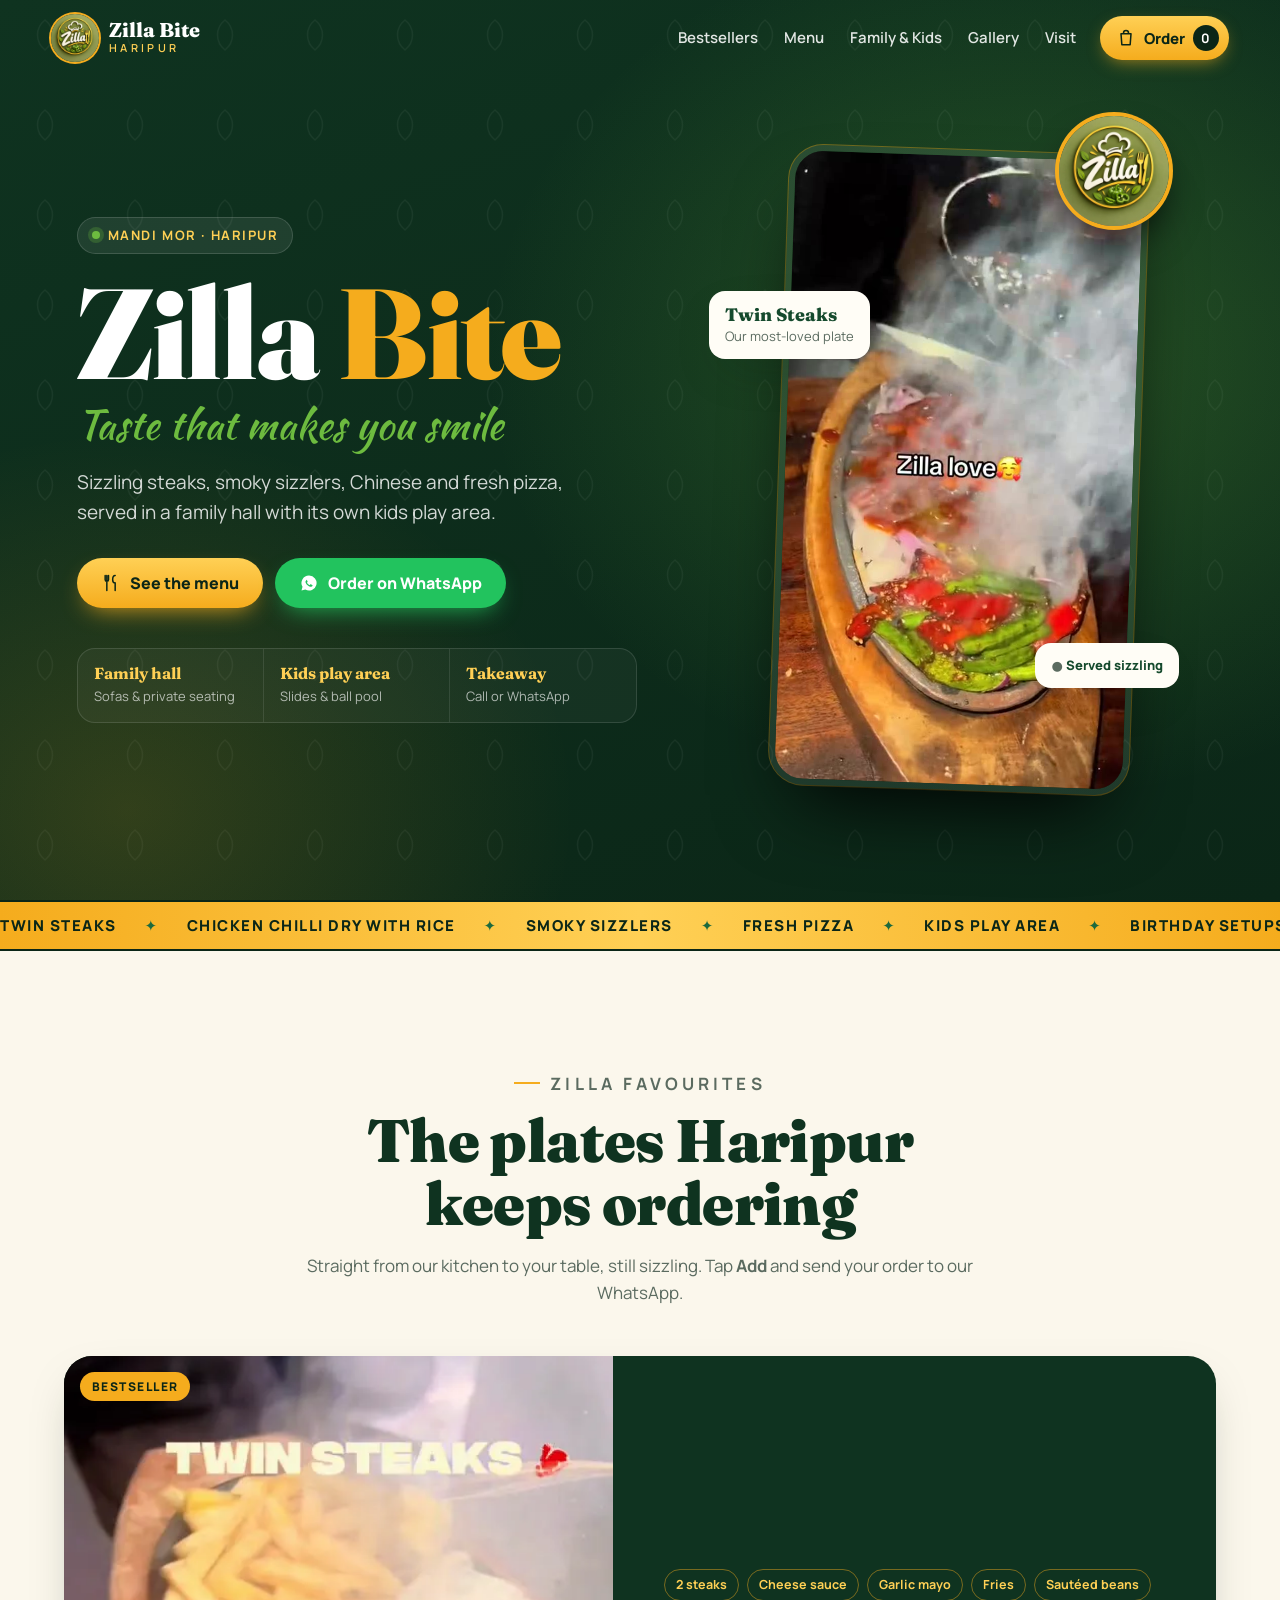
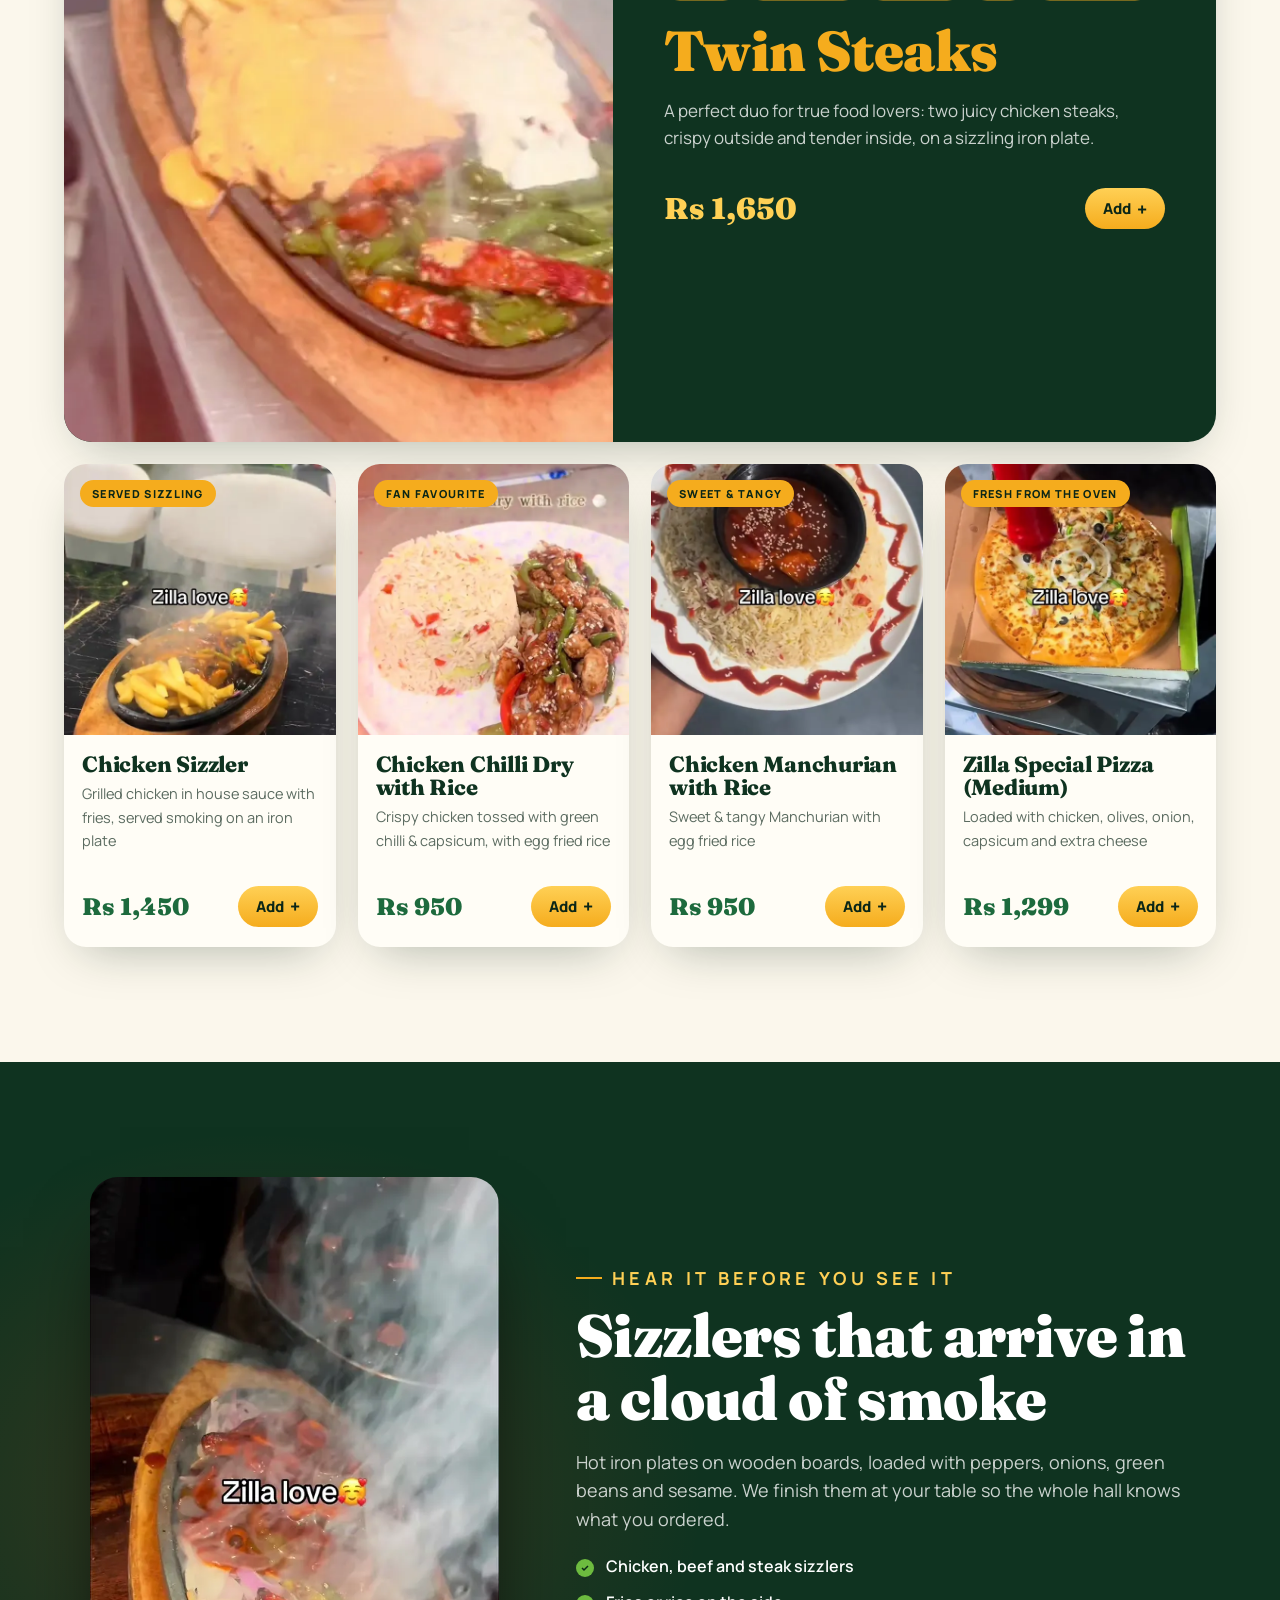
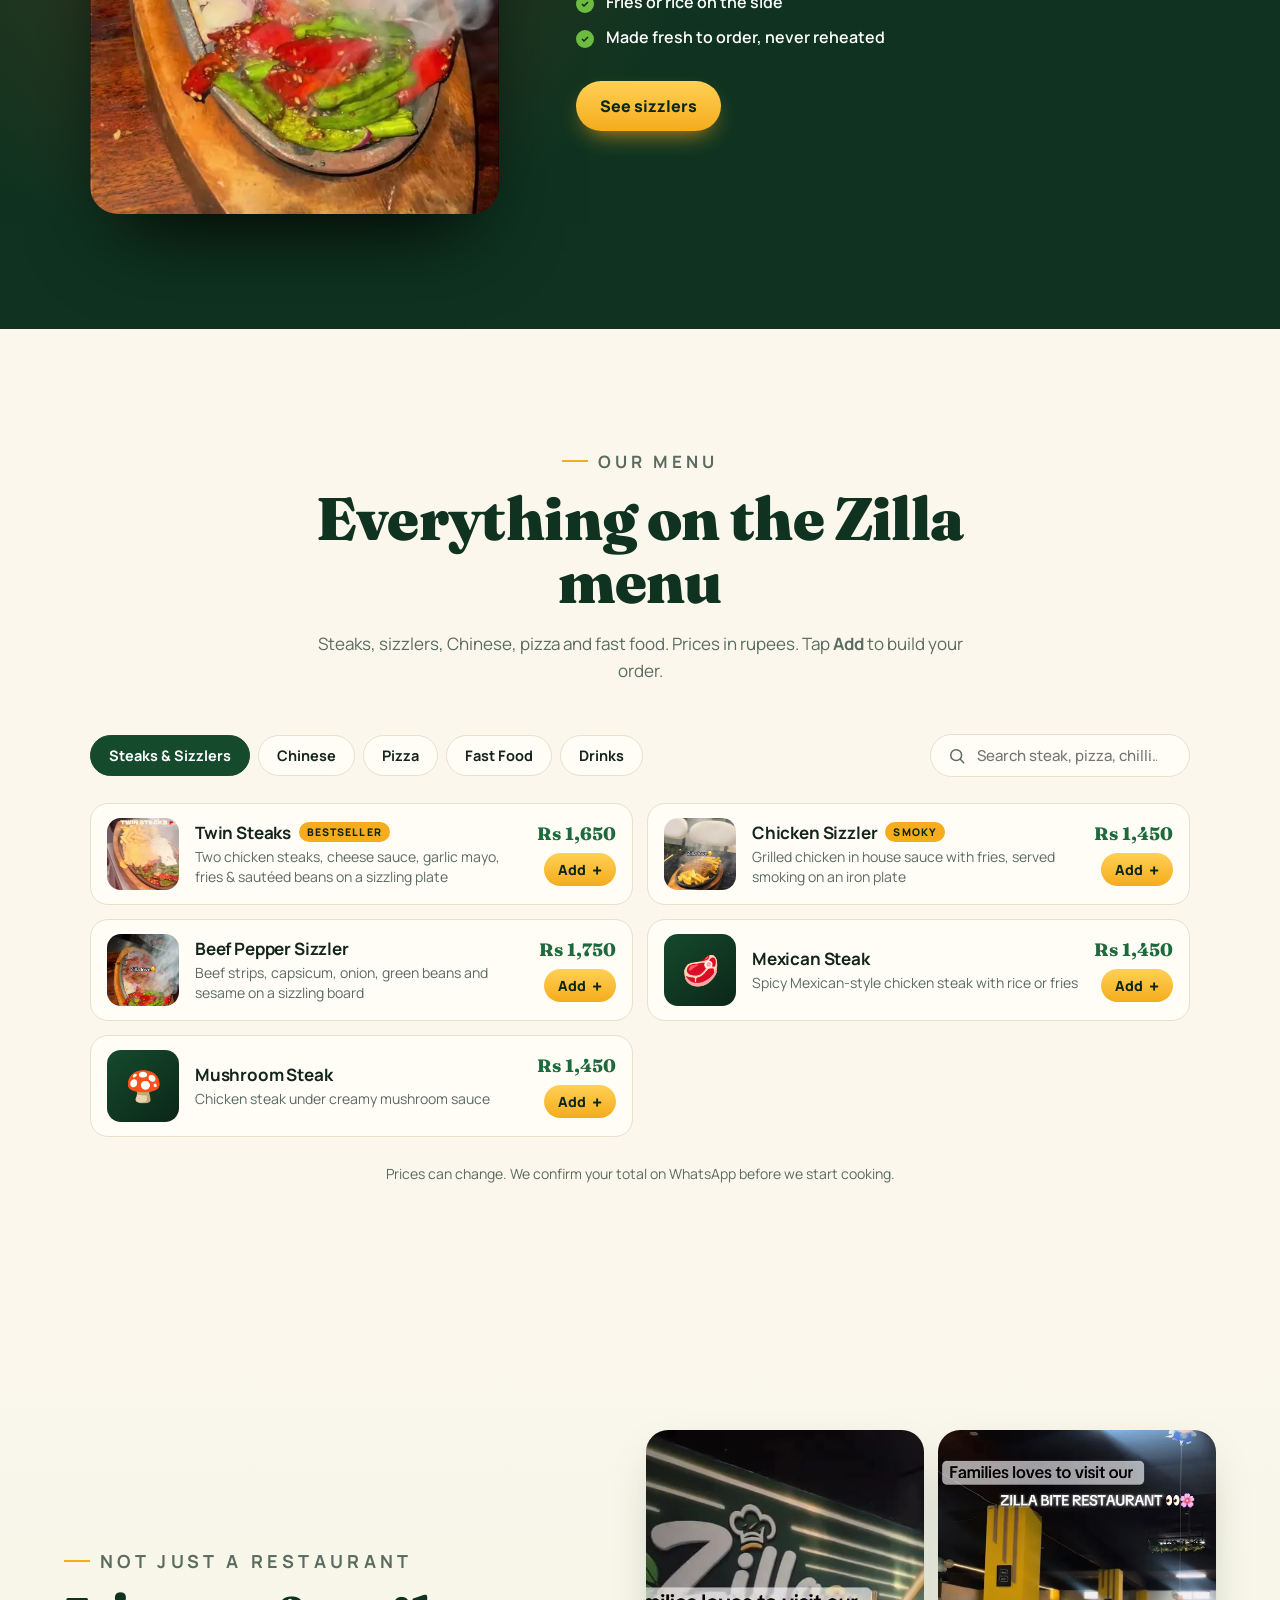
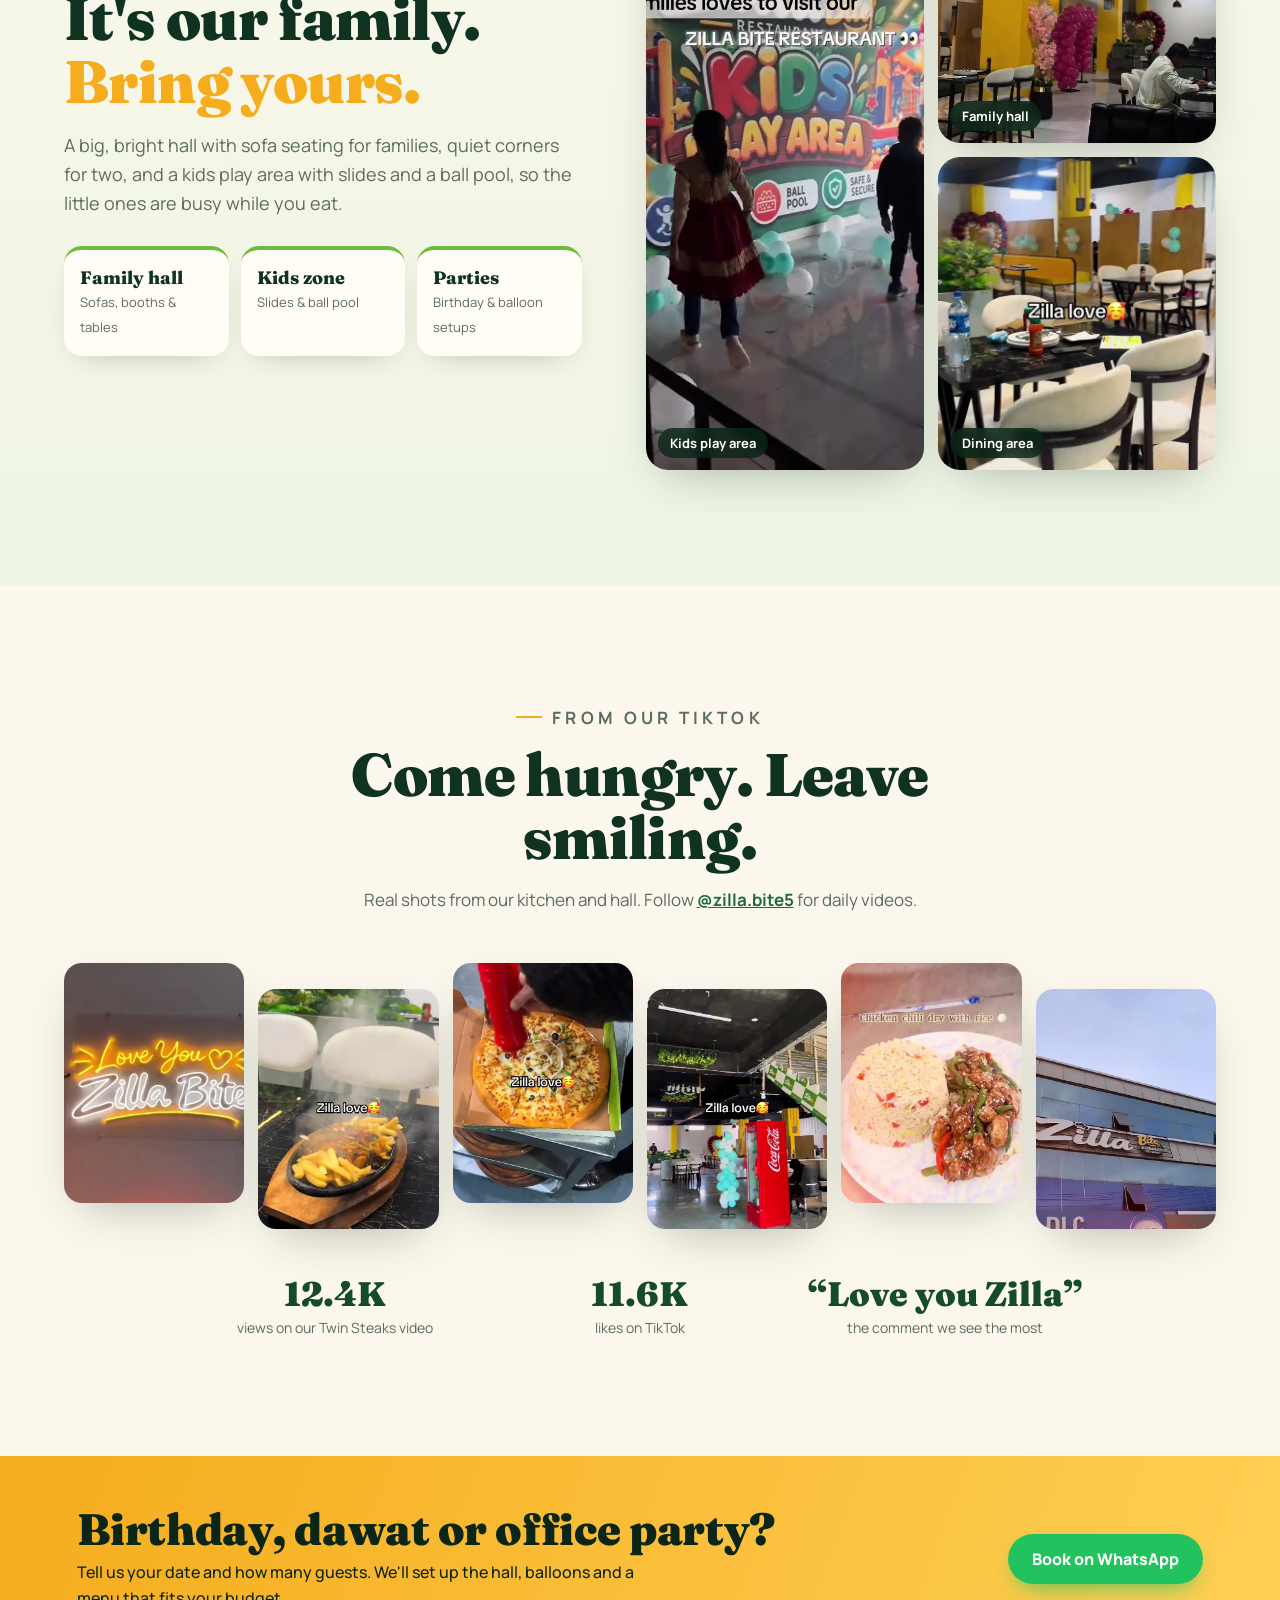
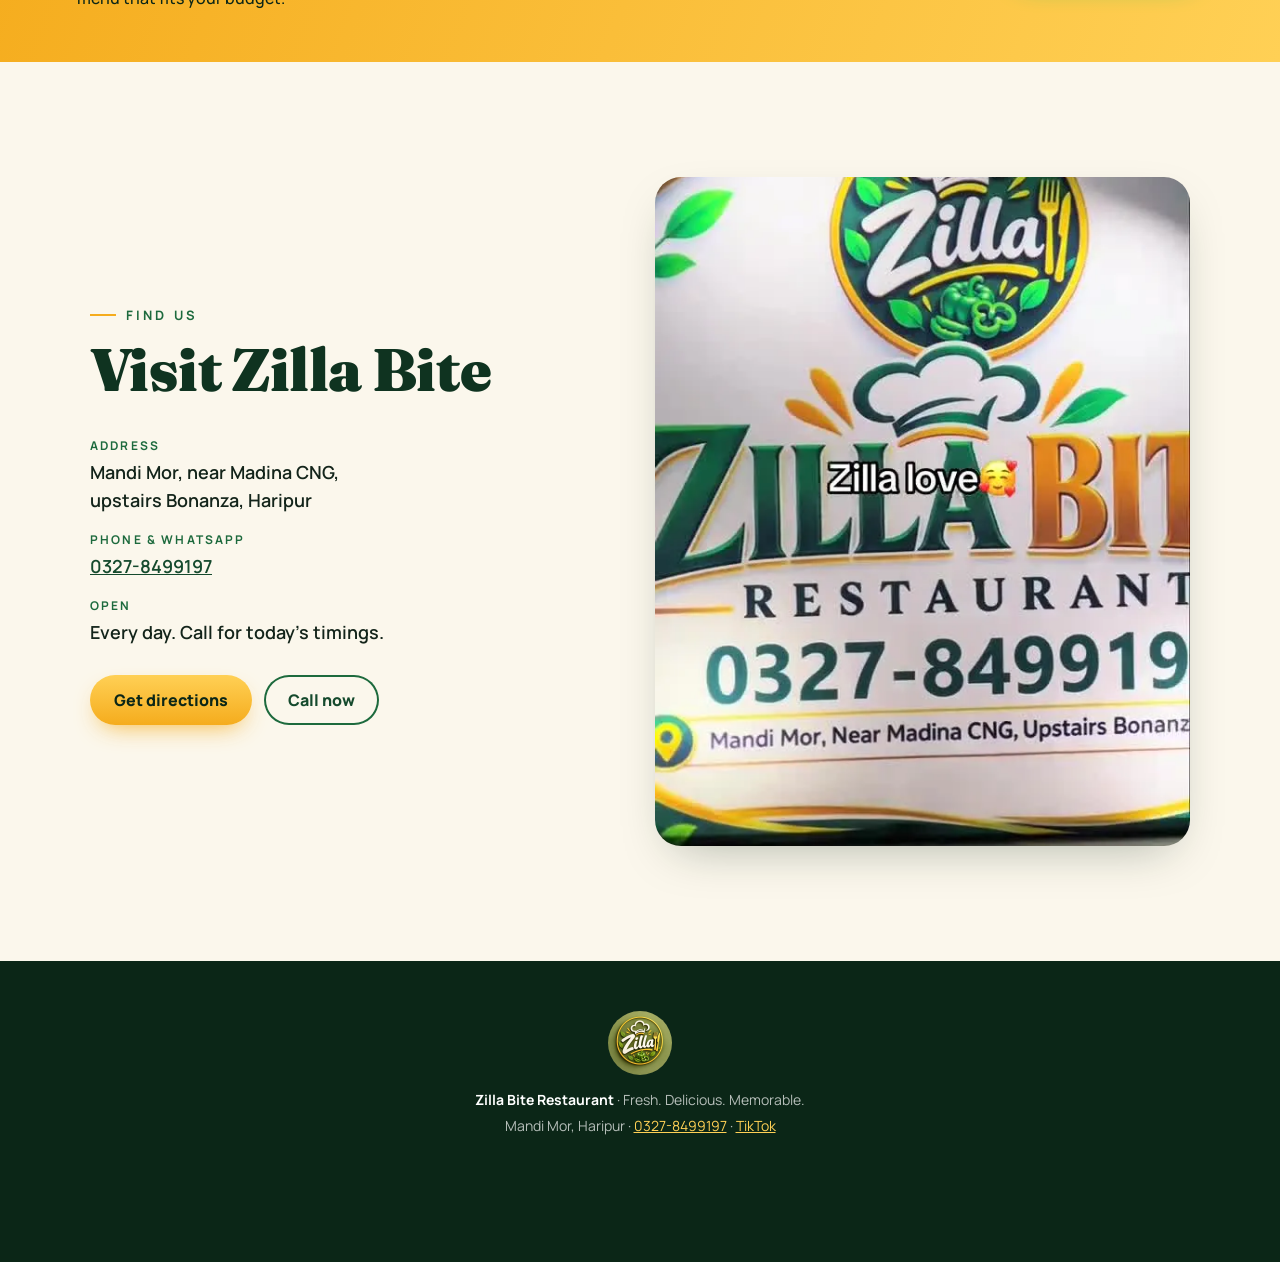
==== zilla-bite/index.html @ 9705a653 "Add Zilla Bite restaurant website Green and gold one-page site for Zilla Bite, Haripur: video hero, " ====
<!doctype html>
<html lang="en">
<head>
<meta charset="utf-8">
<meta name="viewport" content="width=device-width, initial-scale=1, viewport-fit=cover">
<title>Zilla Bite Restaurant · Haripur | Steaks, Sizzlers, Chinese &amp; Pizza</title>
<meta name="description" content="Zilla Bite Restaurant, Mandi Mor, Haripur. Sizzling steaks, Chinese, pizza, a family hall and a kids play area. Order on WhatsApp 0327-8499197.">
<meta name="theme-color" content="#0d2e1c">
<meta property="og:title" content="Zilla Bite Restaurant · Haripur">
<meta property="og:description" content="Taste that makes you smile. Steaks, sizzlers, Chinese and pizza at Mandi Mor, Haripur.">
<meta property="og:image" content="img/steakcover.webp">
<link rel="icon" href="img/icon.png">
<link rel="preconnect" href="https://fonts.googleapis.com">
<link rel="preconnect" href="https://fonts.gstatic.com" crossorigin>
<link href="https://fonts.googleapis.com/css2?family=Fraunces:opsz,wght@9..144,600;9..144,800;9..144,900&family=Kaushan+Script&family=Manrope:wght@400;500;600;700;800&display=swap" rel="stylesheet">
<link rel="stylesheet" href="styles.css">
</head>
<body>

<header class="site" id="top">
  <a class="brand" href="#top" aria-label="Zilla Bite home">
    <img src="img/logo.webp" alt="" width="48" height="48">
    <span><b>Zilla Bite</b><small>Haripur</small></span>
  </a>
  <nav class="links" aria-label="Main">
    <a href="#signature">Bestsellers</a>
    <a href="#menu">Menu</a>
    <a href="#family">Family &amp; Kids</a>
    <a href="#gallery">Gallery</a>
    <a href="#visit">Visit</a>
  </nav>
  <button class="cart-btn" type="button" data-open-cart aria-label="Open your order">
    <svg viewBox="0 0 24 24" aria-hidden="true"><path d="M6 7h12l-1 13H7L6 7Zm3 0V6a3 3 0 0 1 6 0v1" fill="none" stroke="currentColor" stroke-width="1.8" stroke-linejoin="round"/></svg>
    <span>Order</span><b class="count" data-count>0</b>
  </button>
</header>

<main>
<section class="hero" aria-labelledby="hero-h">
  <div class="hero-bg" aria-hidden="true"></div>
  <div class="hero-text">
    <p class="chip"><span class="dot"></span> Mandi Mor · Haripur</p>
    <h1 id="hero-h">Zilla <em>Bite</em></h1>
    <p class="script">Taste that makes you smile</p>
    <p class="lede">Sizzling steaks, smoky sizzlers, Chinese and fresh pizza, served in a family hall with its own kids play area.</p>
    <div class="cta">
      <a class="btn gold" href="#menu">
        <svg viewBox="0 0 24 24" aria-hidden="true"><path d="M7 3v8m-2-8v5a2 2 0 0 0 4 0V3m8 0c-2 0-3 2-3 5s1 4 3 4v9M7 11v10" fill="none" stroke="currentColor" stroke-width="1.8" stroke-linecap="round"/></svg>
        See the menu</a>
      <a class="btn wa" href="https://wa.me/923278499197?text=Assalam%20o%20Alaikum%20Zilla%20Bite!%20I%20want%20to%20order." target="_blank" rel="noopener">
        <svg viewBox="0 0 24 24" aria-hidden="true"><path d="M12 3a9 9 0 0 0-7.8 13.5L3 21l4.6-1.2A9 9 0 1 0 12 3Zm-3.2 5c.2 0 .5 0 .7.5l.8 1.8c.1.2 0 .4-.1.6l-.5.6c-.1.2-.2.3 0 .6.5.9 1.4 1.8 2.6 2.4.3.1.4.1.6-.1l.7-.8c.2-.2.4-.2.6-.1l1.7.8c.3.1.4.3.4.5 0 .8-.6 1.7-1.6 1.8-1 .2-2.6-.3-4.4-1.8-1.6-1.4-2.4-3-2.5-4 0-1 .6-1.7.8-1.9.2-.3.4-.4.6-.4Z" fill="currentColor"/></svg>
        Order on WhatsApp</a>
    </div>
    <ul class="perks">
      <li><b>Family hall</b><span>Sofas &amp; private seating</span></li>
      <li><b>Kids play area</b><span>Slides &amp; ball pool</span></li>
      <li><b>Takeaway</b><span>Call or WhatsApp</span></li>
    </ul>
  </div>
  <div class="hero-media">
    <div class="phone">
      <video src="video/hero.mp4" poster="video/hero.jpg" autoplay muted loop playsinline preload="auto"></video>
    </div>
    <div class="float f1"><b>Twin Steaks</b><span>Our most-loved plate</span></div>
    <div class="float f2"><span class="sizzle">●</span> Served sizzling</div>
    <img class="hero-logo" src="img/logo.webp" alt="Zilla Bite logo" width="140" height="140">
  </div>
</section>

<div class="ticker" aria-hidden="true">
  <div class="track">
    <span>Twin Steaks</span><i>✦</i><span>Chicken Chilli Dry with Rice</span><i>✦</i><span>Smoky Sizzlers</span><i>✦</i><span>Fresh Pizza</span><i>✦</i><span>Kids Play Area</span><i>✦</i><span>Birthday Setups</span><i>✦</i>
    <span>Twin Steaks</span><i>✦</i><span>Chicken Chilli Dry with Rice</span><i>✦</i><span>Smoky Sizzlers</span><i>✦</i><span>Fresh Pizza</span><i>✦</i><span>Kids Play Area</span><i>✦</i><span>Birthday Setups</span><i>✦</i>
  </div>
</div>

<section class="sec cream" id="signature" aria-labelledby="sig-h">
  <div class="head">
    <p class="kicker">Zilla favourites</p>
    <h2 id="sig-h">The plates Haripur keeps ordering</h2>
    <p>Straight from our kitchen to your table, still sizzling. Tap <b>Add</b> and send your order to our WhatsApp.</p>
  </div>
  <div class="sig-grid">
    <article class="feature">
      <div class="media">
        <video src="video/steak.mp4" poster="img/steakcover.webp" muted loop playsinline preload="none" data-autoplay></video>
        <span class="badge">Bestseller</span>
      </div>
      <div class="body">
        <p class="tags"><span>2 steaks</span><span>Cheese sauce</span><span>Garlic mayo</span><span>Fries</span><span>Sautéed beans</span></p>
        <h3>Twin Steaks</h3>
        <p>A perfect duo for true food lovers: two juicy chicken steaks, crispy outside and tender inside, on a sizzling iron plate.</p>
        <div class="buy"><b class="price" data-price-of="twin-steaks"></b><button class="add" type="button" data-add="twin-steaks">Add <span>+</span></button></div>
      </div>
    </article>
    <div class="sig-cards" data-sig></div>
  </div>
</section>

<section class="sec green" id="sizzle" aria-labelledby="sz-h">
  <div class="split">
    <div class="sz-media">
      <video src="video/sizzle.mp4" poster="img/sizzlercover.webp" muted loop playsinline preload="none" data-autoplay></video>
    </div>
    <div class="sz-text">
      <p class="kicker light">Hear it before you see it</p>
      <h2 id="sz-h">Sizzlers that arrive in a cloud of smoke</h2>
      <p>Hot iron plates on wooden boards, loaded with peppers, onions, green beans and sesame. We finish them at your table so the whole hall knows what you ordered.</p>
      <ul class="ticks">
        <li>Chicken, beef and steak sizzlers</li>
        <li>Fries or rice on the side</li>
        <li>Made fresh to order, never reheated</li>
      </ul>
      <a class="btn gold" href="#menu" data-tab-link="sizzlers">See sizzlers</a>
    </div>
  </div>
</section>

<section class="sec cream" id="menu" aria-labelledby="menu-h">
  <div class="head">
    <p class="kicker">Our menu</p>
    <h2 id="menu-h">Everything on the Zilla menu</h2>
    <p>Steaks, sizzlers, Chinese, pizza and fast food. Prices in rupees. Tap <b>Add</b> to build your order.</p>
  </div>
  <div class="menu-tools">
    <div class="tabs" role="tablist" data-tabs></div>
    <label class="search"><svg viewBox="0 0 24 24" aria-hidden="true"><circle cx="11" cy="11" r="6.5" fill="none" stroke="currentColor" stroke-width="1.8"/><path d="m16 16 4 4" stroke="currentColor" stroke-width="1.8" stroke-linecap="round"/></svg><input type="search" placeholder="Search steak, pizza, chilli…" data-search aria-label="Search the menu"></label>
  </div>
  <div class="menu-list" data-menu></div>
  <p class="note">Prices can change. We confirm your total on WhatsApp before we start cooking.</p>
</section>

<section class="sec family" id="family" aria-labelledby="fam-h">
  <div class="fam-grid">
    <div class="fam-text">
      <p class="kicker">Not just a restaurant</p>
      <h2 id="fam-h">It's our family. <span>Bring yours.</span></h2>
      <p>A big, bright hall with sofa seating for families, quiet corners for two, and a kids play area with slides and a ball pool, so the little ones are busy while you eat.</p>
      <div class="fam-stats">
        <div><b>Family hall</b><span>Sofas, booths &amp; tables</span></div>
        <div><b>Kids zone</b><span>Slides &amp; ball pool</span></div>
        <div><b>Parties</b><span>Birthday &amp; balloon setups</span></div>
      </div>
    </div>
    <div class="fam-media">
      <figure class="tall"><video src="video/kids.mp4" poster="img/kids.webp" muted loop playsinline preload="none" data-autoplay></video><figcaption>Kids play area</figcaption></figure>
      <figure><img src="img/hallcover.webp" alt="Zilla Bite family hall with yellow pillars, sofas and flower decor" loading="lazy"><figcaption>Family hall</figcaption></figure>
      <figure><img src="img/dining.webp" alt="White chairs and marble tables in the dining area" loading="lazy"><figcaption>Dining area</figcaption></figure>
    </div>
  </div>
</section>

<section class="sec cream" id="gallery" aria-labelledby="gal-h">
  <div class="head">
    <p class="kicker">From our TikTok</p>
    <h2 id="gal-h">Come hungry. Leave smiling.</h2>
    <p>Real shots from our kitchen and hall. Follow <a href="https://www.tiktok.com/@zilla.bite5" target="_blank" rel="noopener">@zilla.bite5</a> for daily videos.</p>
  </div>
  <div class="gallery">
    <img src="img/neon.webp" alt="Love You Zilla Bite neon sign" loading="lazy">
    <img src="img/sizzlerfries.webp" alt="Sizzler with fries on a wooden board" loading="lazy">
    <img src="img/pizza.webp" alt="Fresh pizza being sauced" loading="lazy">
    <img src="img/hall2.webp" alt="Spacious hall with balloons" loading="lazy">
    <img src="img/chillidry.webp" alt="Chicken chilli dry with egg fried rice" loading="lazy">
    <img src="img/building.webp" alt="Zilla Bite signboard on the building at Mandi Mor" loading="lazy">
  </div>
  <div class="tt-row">
    <div class="tt"><b>12.4K</b><span>views on our Twin Steaks video</span></div>
    <div class="tt"><b>11.6K</b><span>likes on TikTok</span></div>
    <div class="tt"><b>“Love you Zilla”</b><span>the comment we see the most</span></div>
  </div>
</section>

<section class="band" aria-labelledby="band-h">
  <div>
    <h2 id="band-h">Birthday, dawat or office party?</h2>
    <p>Tell us your date and how many guests. We'll set up the hall, balloons and a menu that fits your budget.</p>
  </div>
  <a class="btn wa" href="https://wa.me/923278499197?text=Assalam%20o%20Alaikum!%20I%20want%20to%20book%20Zilla%20Bite%20for%20a%20party.%20Date%3A%20%20Guests%3A%20" target="_blank" rel="noopener">Book on WhatsApp</a>
</section>

<section class="sec cream" id="visit" aria-labelledby="visit-h">
  <div class="visit">
    <div class="v-card">
      <p class="kicker">Find us</p>
      <h2 id="visit-h">Visit Zilla Bite</h2>
      <dl>
        <dt>Address</dt><dd>Mandi Mor, near Madina CNG,<br>upstairs Bonanza, Haripur</dd>
        <dt>Phone &amp; WhatsApp</dt><dd><a href="tel:+923278499197">0327-8499197</a></dd>
        <dt>Open</dt><dd>Every day. Call for today's timings.</dd>
      </dl>
      <div class="cta">
        <a class="btn gold" href="https://www.google.com/maps/search/?api=1&query=Zilla+Bite+Restaurant+Mandi+Mor+Haripur" target="_blank" rel="noopener">Get directions</a>
        <a class="btn ghost" href="tel:+923278499197">Call now</a>
      </div>
    </div>
    <figure class="v-img"><img src="img/sign.webp" alt="Zilla Bite Restaurant signboard with phone number and address" loading="lazy"></figure>
  </div>
</section>
</main>

<footer class="foot">
  <img src="img/logo.webp" alt="" width="64" height="64">
  <p><b>Zilla Bite Restaurant</b> · Fresh. Delicious. Memorable.</p>
  <p>Mandi Mor, Haripur · <a href="tel:+923278499197">0327-8499197</a> · <a href="https://www.tiktok.com/@zilla.bite5" target="_blank" rel="noopener">TikTok</a></p>
</footer>

<nav class="dock" aria-label="Quick actions">
  <a href="#menu"><svg viewBox="0 0 24 24" aria-hidden="true"><path d="M7 3v8m-2-8v5a2 2 0 0 0 4 0V3m8 0c-2 0-3 2-3 5s1 4 3 4v9M7 11v10" fill="none" stroke="currentColor" stroke-width="1.8" stroke-linecap="round"/></svg>Menu</a>
  <a href="https://www.google.com/maps/search/?api=1&query=Zilla+Bite+Restaurant+Mandi+Mor+Haripur" target="_blank" rel="noopener"><svg viewBox="0 0 24 24" aria-hidden="true"><path d="M12 21s-7-6.2-7-11.5a7 7 0 0 1 14 0C19 14.8 12 21 12 21Z" fill="none" stroke="currentColor" stroke-width="1.8"/><circle cx="12" cy="9.5" r="2.5" fill="none" stroke="currentColor" stroke-width="1.8"/></svg>Map</a>
  <a href="tel:+923278499197"><svg viewBox="0 0 24 24" aria-hidden="true"><path d="M5 4h4l2 5-2.5 1.5a11 11 0 0 0 5 5L15 13l5 2v4a2 2 0 0 1-2 2A16 16 0 0 1 3 6a2 2 0 0 1 2-2Z" fill="none" stroke="currentColor" stroke-width="1.8" stroke-linejoin="round"/></svg>Call</a>
  <button type="button" class="dock-order" data-open-cart><svg viewBox="0 0 24 24" aria-hidden="true"><path d="M6 7h12l-1 13H7L6 7Zm3 0V6a3 3 0 0 1 6 0v1" fill="none" stroke="currentColor" stroke-width="1.8" stroke-linejoin="round"/></svg>Order <b class="count" data-count>0</b></button>
</nav>

<div class="drawer" data-drawer hidden>
  <div class="scrim" data-close-cart></div>
  <aside class="panel" role="dialog" aria-modal="true" aria-labelledby="cart-h">
    <header><h2 id="cart-h">Your order</h2><button type="button" class="x" data-close-cart aria-label="Close">×</button></header>
    <div class="lines" data-lines></div>
    <div class="empty" data-empty><img src="img/logo.webp" alt="" width="72" height="72"><p>Your order is empty.<br>Add something tasty from the menu.</p></div>
    <form class="checkout" data-checkout>
      <div class="mode" role="radiogroup" aria-label="Order type">
        <label><input type="radio" name="mode" value="Dine-in" checked><span>Dine-in</span></label>
        <label><input type="radio" name="mode" value="Takeaway"><span>Takeaway</span></label>
        <label><input type="radio" name="mode" value="Delivery"><span>Delivery</span></label>
      </div>
      <input name="name" placeholder="Your name" autocomplete="name">
      <input name="addr" placeholder="Address / table no. / pickup time" autocomplete="street-address">
      <div class="total"><span>Total</span><b data-total>Rs 0</b></div>
      <button class="btn wa block" type="submit">Send order on WhatsApp</button>
    </form>
  </aside>
</div>

<div class="toast" data-toast role="status" aria-live="polite"></div>

<script src="app.js"></script>
</body>
</html>
---- zilla-bite/styles.css ----
:root{
  --g9:#0b2617; --g8:#0f3320; --g7:#154a2d; --g6:#1d6a3d; --leaf:#6dbb3f;
  --gold:#f5ac1d; --gold2:#ffd055; --cream:#fbf7ec; --paper:#fffdf6;
  --ink:#13241a; --mute:#5b6b60; --line:#e7e0cc; --wa:#22c35e;
  --r:22px; --shadow:0 18px 50px -20px rgba(11,38,23,.35);
  --head:"Fraunces",Georgia,serif; --script:"Kaushan Script",cursive; --body:"Manrope",system-ui,sans-serif;
}
*{box-sizing:border-box}
[hidden]{display:none!important}
html{scroll-behavior:smooth;scroll-padding-top:80px}
body{margin:0;font:400 16px/1.6 var(--body);color:var(--ink);background:var(--cream);-webkit-font-smoothing:antialiased}
img,video{display:block;max-width:100%}
a{color:inherit}
h1,h2,h3{font-family:var(--head);line-height:1.05;margin:0;letter-spacing:-.01em}
svg{width:20px;height:20px;flex:none}

/* header */
.site{position:fixed;inset:0 0 auto;z-index:40;display:flex;align-items:center;gap:24px;padding:14px clamp(16px,4vw,56px);transition:background .3s,box-shadow .3s}
.site.solid{background:rgba(11,38,23,.92);backdrop-filter:blur(10px);box-shadow:0 8px 30px -12px rgba(0,0,0,.4)}
.brand{display:flex;align-items:center;gap:10px;text-decoration:none;color:#fff}
.brand img{border-radius:50%;box-shadow:0 0 0 2px var(--gold)}
.brand b{display:block;font:800 20px/1 var(--head)}
.brand small{display:block;font:600 11px/1.4 var(--body);letter-spacing:.3em;text-transform:uppercase;color:var(--gold2)}
.links{margin-left:auto;display:flex;gap:26px}
.links a{color:#fff;text-decoration:none;font-weight:600;font-size:15px;opacity:.88}
.links a:hover{opacity:1;color:var(--gold2)}
.cart-btn{display:flex;align-items:center;gap:8px;border:0;cursor:pointer;background:linear-gradient(180deg,var(--gold2),var(--gold));color:var(--g9);font:800 15px var(--body);padding:9px 10px 9px 16px;border-radius:99px;box-shadow:0 6px 18px -6px rgba(245,172,29,.7)}
.count{display:grid;place-items:center;min-width:26px;height:26px;padding:0 6px;border-radius:99px;background:var(--g9);color:#fff;font-size:13px}
.bump{animation:bump .4s}
@keyframes bump{40%{transform:scale(1.3)}}

/* buttons */
.btn{display:inline-flex;align-items:center;justify-content:center;gap:9px;padding:14px 24px;border-radius:99px;font:800 16px var(--body);text-decoration:none;border:0;cursor:pointer;transition:transform .2s,box-shadow .2s}
.btn:hover{transform:translateY(-2px)}
.btn.gold{background:linear-gradient(180deg,var(--gold2),var(--gold));color:var(--g9);box-shadow:0 10px 24px -10px rgba(245,172,29,.9)}
.btn.wa{background:var(--wa);color:#fff;box-shadow:0 10px 24px -10px rgba(34,195,94,.9)}
.btn.ghost{background:transparent;color:var(--g7);box-shadow:inset 0 0 0 2px var(--g6)}
.btn.block{width:100%}

/* hero */
.hero{position:relative;min-height:100svh;display:grid;grid-template-columns:1.1fr .9fr;align-items:center;gap:40px;padding:110px clamp(16px,6vw,96px) 70px;color:#fff;overflow:hidden;background:var(--g9)}
.hero-bg{position:absolute;inset:0;z-index:0;background:
  radial-gradient(60% 70% at 80% 40%,rgba(109,187,63,.28),transparent 70%),
  radial-gradient(50% 60% at 10% 90%,rgba(245,172,29,.16),transparent 70%),
  url("data:image/svg+xml,%3Csvg xmlns='http://www.w3.org/2000/svg' width='90' height='90' viewBox='0 0 90 90'%3E%3Cpath d='M45 20c10 8 10 22 0 30-10-8-10-22 0-30Z' fill='none' stroke='%23ffffff' stroke-opacity='.05' stroke-width='1.4'/%3E%3C/svg%3E"),
  linear-gradient(160deg,var(--g8),var(--g9))}
.hero-text{position:relative;z-index:1;max-width:620px}
.chip{display:inline-flex;align-items:center;gap:8px;margin:0 0 22px;padding:7px 14px;border-radius:99px;background:rgba(255,255,255,.08);border:1px solid rgba(255,255,255,.14);font-weight:700;font-size:13px;letter-spacing:.12em;text-transform:uppercase;color:var(--gold2)}
.dot{width:8px;height:8px;border-radius:50%;background:var(--leaf);box-shadow:0 0 0 4px rgba(109,187,63,.25)}
.hero h1{font-size:clamp(64px,10vw,140px);font-weight:900;line-height:.9}
.hero h1 em{font-style:normal;color:var(--gold)}
.script{font:400 clamp(26px,3.2vw,40px)/1.2 var(--script);color:var(--leaf);margin:10px 0 18px}
.lede{font-size:clamp(17px,1.5vw,19px);color:rgba(255,255,255,.82);max-width:520px;margin:0 0 30px}
.cta{display:flex;flex-wrap:wrap;gap:12px}
.perks{display:flex;gap:0;list-style:none;padding:0;margin:40px 0 0;border:1px solid rgba(255,255,255,.12);border-radius:18px;background:rgba(255,255,255,.04);max-width:560px}
.perks li{flex:1;padding:14px 16px;border-left:1px solid rgba(255,255,255,.1)}
.perks li:first-child{border:0}
.perks b{display:block;font:700 16px var(--head);color:var(--gold2)}
.perks span{font-size:13px;color:rgba(255,255,255,.65)}
.hero-media{position:relative;z-index:1;justify-self:center}
.phone{width:min(360px,80vw);aspect-ratio:9/16;border-radius:34px;overflow:hidden;border:6px solid rgba(255,255,255,.08);box-shadow:0 40px 80px -30px #000,0 0 0 1px rgba(245,172,29,.4);transform:rotate(2deg)}
.phone video{width:100%;height:100%;object-fit:cover}
.float{position:absolute;background:var(--paper);color:var(--ink);border-radius:16px;padding:12px 16px;box-shadow:var(--shadow);font-size:13px;animation:bob 5s ease-in-out infinite}
.float b{display:block;font:800 18px var(--head);color:var(--g7)}
.float span{color:var(--mute)}
.f1{left:-70px;top:22%}
.f2{right:-40px;bottom:16%;font-weight:800;color:var(--g7);animation-delay:-2.5s}
.sizzle{color:#ff5a1f;animation:pulse 1s infinite}
.hero-logo{position:absolute;right:-30px;top:-34px;width:110px;height:110px;border-radius:50%;box-shadow:0 0 0 4px var(--gold),0 20px 40px -10px #000}
@keyframes bob{50%{transform:translateY(-10px)}}
@keyframes pulse{50%{opacity:.3}}

/* ticker */
.ticker{background:linear-gradient(90deg,var(--gold),var(--gold2),var(--gold));color:var(--g9);overflow:hidden;border-block:2px solid var(--g9)}
.track{display:flex;gap:28px;width:max-content;padding:13px 0;font:800 15px var(--body);text-transform:uppercase;letter-spacing:.1em;animation:roll 34s linear infinite}
.track i{font-style:normal;color:var(--g6)}
@keyframes roll{to{transform:translateX(-50%)}}

/* sections */
.sec{padding:clamp(70px,9vw,120px) clamp(16px,5vw,72px)}
.head{text-align:center;max-width:680px;margin:0 auto 50px}
.head h2,.sz-text h2,.fam-text h2,.v-card h2{font-size:clamp(36px,5vw,60px);font-weight:900;color:var(--g8)}
.head p{color:var(--mute);font-size:17px}
.head a{color:var(--g6);font-weight:700}
.kicker{font:700 13px var(--body);letter-spacing:.24em;text-transform:uppercase;color:var(--g6);margin:0 0 14px;display:inline-flex;align-items:center;gap:10px}
.kicker::before{content:"";width:26px;height:2px;background:var(--gold)}
.kicker.light{color:var(--gold2)}

/* signature */
.sig-grid{max-width:1200px;margin:0 auto;display:grid;gap:22px}
.feature{display:grid;grid-template-columns:1fr 1.1fr;background:var(--g8);color:#fff;border-radius:28px;overflow:hidden;box-shadow:var(--shadow)}
.feature .media{position:relative;aspect-ratio:4/5;background:#000}
.feature video{width:100%;height:100%;object-fit:cover}
.badge{position:absolute;left:16px;top:16px;background:var(--gold);color:var(--g9);font:800 12px var(--body);letter-spacing:.12em;text-transform:uppercase;padding:6px 12px;border-radius:99px}
.feature .body{padding:clamp(28px,4vw,56px);display:flex;flex-direction:column;justify-content:center}
.tags{display:flex;flex-wrap:wrap;gap:8px;margin:0 0 20px}
.tags span{border:1px solid rgba(245,172,29,.45);color:var(--gold2);font-size:12.5px;font-weight:700;padding:5px 11px;border-radius:99px}
.feature h3{font-size:clamp(38px,4.4vw,58px);font-weight:900;color:var(--gold)}
.feature p{color:rgba(255,255,255,.78);font-size:17px}
.buy{display:flex;align-items:center;justify-content:space-between;gap:12px;margin-top:20px}
.price{font:900 30px var(--head);color:var(--gold2)}
.add{display:inline-flex;align-items:center;gap:6px;border:0;cursor:pointer;background:linear-gradient(180deg,var(--gold2),var(--gold));color:var(--g9);font:800 15px var(--body);padding:10px 18px;border-radius:99px;transition:transform .15s}
.add:active{transform:scale(.94)}
.add span{font-size:18px;line-height:1}
.sig-cards{display:grid;grid-template-columns:repeat(4,1fr);gap:22px}
.card{background:var(--paper);border-radius:var(--r);overflow:hidden;box-shadow:var(--shadow);display:flex;flex-direction:column;transition:transform .3s}
.card:hover{transform:translateY(-6px)}
.card .ph{position:relative;aspect-ratio:1;overflow:hidden}
.card .ph img{width:100%;height:100%;object-fit:cover;transition:transform .6s}
.card:hover .ph img{transform:scale(1.06)}
.card .ph .badge{font-size:11px}
.card .cb{padding:18px 18px 20px;display:flex;flex-direction:column;flex:1}
.card h3{font-size:22px;font-weight:800;color:var(--g8)}
.card p{color:var(--mute);font-size:14.5px;margin:6px 0 14px;flex:1}
.card .price{font-size:24px;color:var(--g6)}

/* sizzle */
.green{background:var(--g8);color:#fff;position:relative;overflow:hidden}
.green::before{content:"";position:absolute;inset:0;background:radial-gradient(50% 60% at 20% 50%,rgba(255,90,31,.18),transparent 70%)}
.split{position:relative;max-width:1100px;margin:0 auto;display:grid;grid-template-columns:.8fr 1.2fr;gap:clamp(30px,6vw,80px);align-items:center}
.sz-media{border-radius:28px;overflow:hidden;aspect-ratio:9/14;box-shadow:0 40px 80px -30px #000}
.sz-media video{width:100%;height:100%;object-fit:cover}
.sz-text h2{color:#fff}
.sz-text p{color:rgba(255,255,255,.78);font-size:18px}
.ticks{list-style:none;padding:0;margin:20px 0 30px;display:grid;gap:10px}
.ticks li{padding-left:30px;position:relative;font-weight:600}
.ticks li::before{content:"";position:absolute;left:0;top:5px;width:18px;height:18px;border-radius:50%;background:var(--leaf) url("data:image/svg+xml,%3Csvg xmlns='http://www.w3.org/2000/svg' viewBox='0 0 24 24'%3E%3Cpath d='m6 12 4 4 8-8' fill='none' stroke='%230b2617' stroke-width='3'/%3E%3C/svg%3E") center/12px no-repeat}

/* menu */
.menu-tools{max-width:1100px;margin:0 auto 26px;display:flex;flex-wrap:wrap;gap:14px;align-items:center;justify-content:space-between}
.tabs{display:flex;flex-wrap:wrap;gap:8px}
.tabs button{border:1px solid var(--line);background:var(--paper);color:var(--ink);font:700 14.5px var(--body);padding:10px 18px;border-radius:99px;cursor:pointer}
.tabs button[aria-selected=true]{background:var(--g7);border-color:var(--g7);color:#fff}
.search{display:flex;align-items:center;gap:8px;background:var(--paper);border:1px solid var(--line);border-radius:99px;padding:9px 16px;color:var(--mute);min-width:260px}
.search input{border:0;outline:0;background:none;font:500 15px var(--body);width:100%}
.menu-list{max-width:1100px;margin:0 auto;display:grid;grid-template-columns:1fr 1fr;gap:14px}
.item{display:flex;align-items:center;gap:16px;background:var(--paper);border:1px solid var(--line);border-radius:18px;padding:14px 16px}
.item img{width:72px;height:72px;border-radius:14px;object-fit:cover;flex:none}
.item .ic{width:72px;height:72px;border-radius:14px;flex:none;display:grid;place-items:center;background:linear-gradient(140deg,var(--g7),var(--g9));font-size:30px}
.item .t{flex:1;min-width:0}
.item h3{font:700 17px var(--body);color:var(--ink);display:flex;flex-wrap:wrap;align-items:center;gap:8px}
.item h3 small{font:800 10.5px var(--body);letter-spacing:.1em;text-transform:uppercase;background:var(--gold);color:var(--g9);padding:3px 8px;border-radius:99px}
.item p{margin:3px 0 0;color:var(--mute);font-size:14px;line-height:1.45}
.item .r{text-align:right;display:flex;flex-direction:column;align-items:flex-end;gap:8px}
.item .r b{font:800 18px var(--head);color:var(--g6);white-space:nowrap}
.item .add{padding:7px 14px;font-size:14px}
.note{text-align:center;color:var(--mute);font-size:14px;margin-top:26px}
.nores{grid-column:1/-1;text-align:center;color:var(--mute);padding:30px}

/* family */
.family{background:linear-gradient(180deg,var(--cream),#eef5e4)}
.fam-grid{max-width:1200px;margin:0 auto;display:grid;grid-template-columns:1fr 1.1fr;gap:clamp(30px,5vw,70px);align-items:center}
.fam-text h2 span{color:var(--gold);display:block}
.fam-text p{font-size:18px;color:var(--mute)}
.fam-stats{display:grid;grid-template-columns:repeat(3,1fr);gap:12px;margin-top:28px}
.fam-stats div{background:var(--paper);border-radius:18px;padding:16px;box-shadow:0 10px 30px -18px rgba(11,38,23,.4);border-top:4px solid var(--leaf)}
.fam-stats b{display:block;font:800 18px var(--head);color:var(--g8)}
.fam-stats span{font-size:13px;color:var(--mute)}
.fam-media{display:grid;grid-template-columns:1fr 1fr;grid-template-rows:1fr 1fr;gap:14px;height:min(640px,120vw)}
.fam-media figure{margin:0;position:relative;border-radius:22px;overflow:hidden;box-shadow:var(--shadow)}
.fam-media .tall{grid-row:span 2}
.fam-media img,.fam-media video{width:100%;height:100%;object-fit:cover}
figcaption{position:absolute;left:12px;bottom:12px;background:rgba(11,38,23,.8);color:#fff;font:700 13px var(--body);padding:6px 12px;border-radius:99px;backdrop-filter:blur(6px)}

/* gallery */
.gallery{max-width:1200px;margin:0 auto;display:grid;grid-template-columns:repeat(6,1fr);gap:14px}
.gallery img{width:100%;aspect-ratio:3/4;object-fit:cover;border-radius:18px;box-shadow:var(--shadow)}
.gallery img:nth-child(even){transform:translateY(26px)}
.tt-row{max-width:900px;margin:70px auto 0;display:grid;grid-template-columns:repeat(3,1fr);gap:16px;text-align:center}
.tt b{display:block;font:900 34px var(--head);color:var(--g7)}
.tt span{color:var(--mute);font-size:14px}

/* band */
.band{display:flex;flex-wrap:wrap;gap:24px;align-items:center;justify-content:space-between;padding:50px clamp(20px,6vw,90px);background:linear-gradient(110deg,var(--gold),var(--gold2));color:var(--g9)}
.band h2{font-size:clamp(28px,3.6vw,44px);font-weight:900}
.band p{margin:8px 0 0;max-width:560px;font-weight:500}

/* visit */
.visit{max-width:1100px;margin:0 auto;display:grid;grid-template-columns:1fr 1fr;gap:30px;align-items:center}
.v-card dl{margin:24px 0 28px;display:grid;gap:4px}
.v-card dt{font:700 12px var(--body);letter-spacing:.18em;text-transform:uppercase;color:var(--g6);margin-top:12px}
.v-card dd{margin:0;font-size:18px;font-weight:600}
.v-card dd a{color:var(--g7)}
.v-img{margin:0;border-radius:26px;overflow:hidden;box-shadow:var(--shadow);aspect-ratio:4/5}
.v-img img{width:100%;height:100%;object-fit:cover;object-position:center 60%}

.foot{background:var(--g9);color:rgba(255,255,255,.7);text-align:center;padding:50px 20px 120px;font-size:14px}
.foot img{margin:0 auto 14px;border-radius:50%}
.foot b{color:#fff}
.foot a{color:var(--gold2)}
.foot p{margin:4px 0}

/* dock (mobile) */
.dock{display:none}

/* drawer */
.drawer{position:fixed;inset:0;z-index:60}
.scrim{position:absolute;inset:0;background:rgba(5,18,10,.55);animation:fade .25s}
.panel{position:absolute;right:0;top:0;bottom:0;width:min(440px,100%);background:var(--paper);display:flex;flex-direction:column;animation:slide .3s cubic-bezier(.2,.8,.2,1)}
.panel>header{display:flex;align-items:center;justify-content:space-between;padding:20px 22px;border-bottom:1px solid var(--line)}
.panel h2{font-size:28px;color:var(--g8)}
.x{border:0;background:var(--cream);width:40px;height:40px;border-radius:50%;font-size:26px;cursor:pointer;line-height:1}
.lines{flex:1;overflow:auto;padding:8px 22px}
.line{display:flex;align-items:center;gap:12px;padding:14px 0;border-bottom:1px dashed var(--line)}
.line .n{flex:1;font-weight:700}
.line .n small{display:block;color:var(--mute);font-weight:500}
.qty{display:flex;align-items:center;gap:8px;background:var(--cream);border-radius:99px;padding:4px}
.qty button{width:30px;height:30px;border-radius:50%;border:0;background:#fff;font:800 17px var(--body);cursor:pointer;color:var(--g7)}
.empty{flex:1;display:grid;place-content:center;justify-items:center;text-align:center;color:var(--mute);gap:10px}
.empty img{border-radius:50%;opacity:.9}
.checkout{padding:18px 22px 24px;border-top:1px solid var(--line);display:grid;gap:10px;background:#fff}
.checkout input:not([type=radio]){font:500 15px var(--body);padding:13px 15px;border-radius:14px;border:1px solid var(--line);background:var(--cream)}
.mode{display:grid;grid-template-columns:repeat(3,1fr);gap:6px}
.mode input{position:absolute;opacity:0}
.mode span{display:block;text-align:center;padding:10px;border-radius:12px;border:1px solid var(--line);font-weight:700;font-size:14px;cursor:pointer}
.mode input:checked+span{background:var(--g7);border-color:var(--g7);color:#fff}
.mode input:focus-visible+span{outline:2px solid var(--gold)}
.total{display:flex;justify-content:space-between;align-items:center;font-weight:700;padding:4px 2px}
.total b{font:900 26px var(--head);color:var(--g7)}
@keyframes fade{from{opacity:0}}
@keyframes slide{from{transform:translateX(100%)}}

.toast{position:fixed;left:50%;bottom:110px;transform:translate(-50%,20px);opacity:0;background:var(--g9);color:#fff;padding:12px 20px;border-radius:99px;font-weight:700;font-size:14px;z-index:70;transition:.3s;pointer-events:none;box-shadow:var(--shadow)}
.toast.on{opacity:1;transform:translate(-50%,0)}

.reveal{opacity:0;transform:translateY(28px);transition:opacity .8s,transform .8s cubic-bezier(.2,.8,.2,1)}
.reveal.in{opacity:1;transform:none}

@media (max-width:1000px){
  .sig-cards{grid-template-columns:repeat(2,1fr)}
  .gallery{grid-template-columns:repeat(3,1fr)}
  .menu-list{grid-template-columns:1fr}
}
@media (max-width:860px){
  .links,.site .cart-btn{display:none}
  .hero{grid-template-columns:1fr;text-align:center;padding-top:96px;gap:34px}
  .hero-text{margin:0 auto}
  .lede{margin-inline:auto}
  .cta{justify-content:center}
  .perks{margin-inline:auto}
  .hero{align-content:end;padding-bottom:110px}
  .hero-media{position:absolute;inset:0;z-index:0}
  .hero-media::after{content:"";position:absolute;inset:0;background:linear-gradient(180deg,rgba(11,38,23,.6) 0%,rgba(11,38,23,.45) 22%,rgba(11,38,23,.82) 50%,var(--g9) 100%)}
  .phone{width:100%;height:100%;aspect-ratio:auto;border:0;border-radius:0;box-shadow:none;transform:none}
  .float,.hero-logo{display:none}
  .hero h1{text-shadow:0 6px 30px rgba(0,0,0,.5)}
  .chip{background:rgba(11,38,23,.6);backdrop-filter:blur(6px)}
  .perks{background:rgba(11,38,23,.55);backdrop-filter:blur(6px)}
  .feature{grid-template-columns:1fr}
  .feature .media{aspect-ratio:1}
  .split,.fam-grid,.visit{grid-template-columns:1fr}
  .sz-media{max-width:380px;margin:0 auto;aspect-ratio:4/5}
  .dock{display:flex;position:fixed;left:12px;right:12px;bottom:calc(12px + env(safe-area-inset-bottom));z-index:50;background:rgba(11,38,23,.95);backdrop-filter:blur(12px);border-radius:24px;padding:8px;gap:4px;box-shadow:0 20px 40px -10px rgba(0,0,0,.5)}
  .dock a,.dock button{flex:1;display:flex;flex-direction:column;align-items:center;gap:2px;color:#fff;text-decoration:none;font:700 12px var(--body);border:0;background:none;padding:6px 0;cursor:pointer}
  .dock .dock-order{flex:1.6;flex-direction:row;justify-content:center;gap:8px;background:linear-gradient(180deg,var(--gold2),var(--gold));color:var(--g9);border-radius:18px;font-size:15px}
  .toast{bottom:100px}
}
@media (max-width:560px){
  .sig-cards{grid-template-columns:1fr 1fr;gap:12px}
  .card .cb{padding:12px}
  .card h3{font-size:18px}
  .card p{font-size:13px}
  .card .buy{flex-direction:column;align-items:flex-start;gap:8px}
  .card .price{font-size:20px}
  .perks li{padding:10px}
  .perks b{font-size:14px}
  .perks span{font-size:11.5px}
  .fam-stats{grid-template-columns:1fr}
  .gallery{grid-template-columns:1fr 1fr}
  .tt-row{grid-template-columns:1fr}
  .item{padding:12px;gap:12px}
  .item img,.item .ic{width:60px;height:60px}
  .item .r b{font-size:16px}
  .search{min-width:0;width:100%}
  .tabs{flex-wrap:nowrap;overflow-x:auto;margin:0 -16px;padding:0 16px;scrollbar-width:none}
  .tabs button{white-space:nowrap}
}
@media (prefers-reduced-motion:reduce){
  *{animation:none!important;transition:none!important}
  .reveal{opacity:1;transform:none}
}
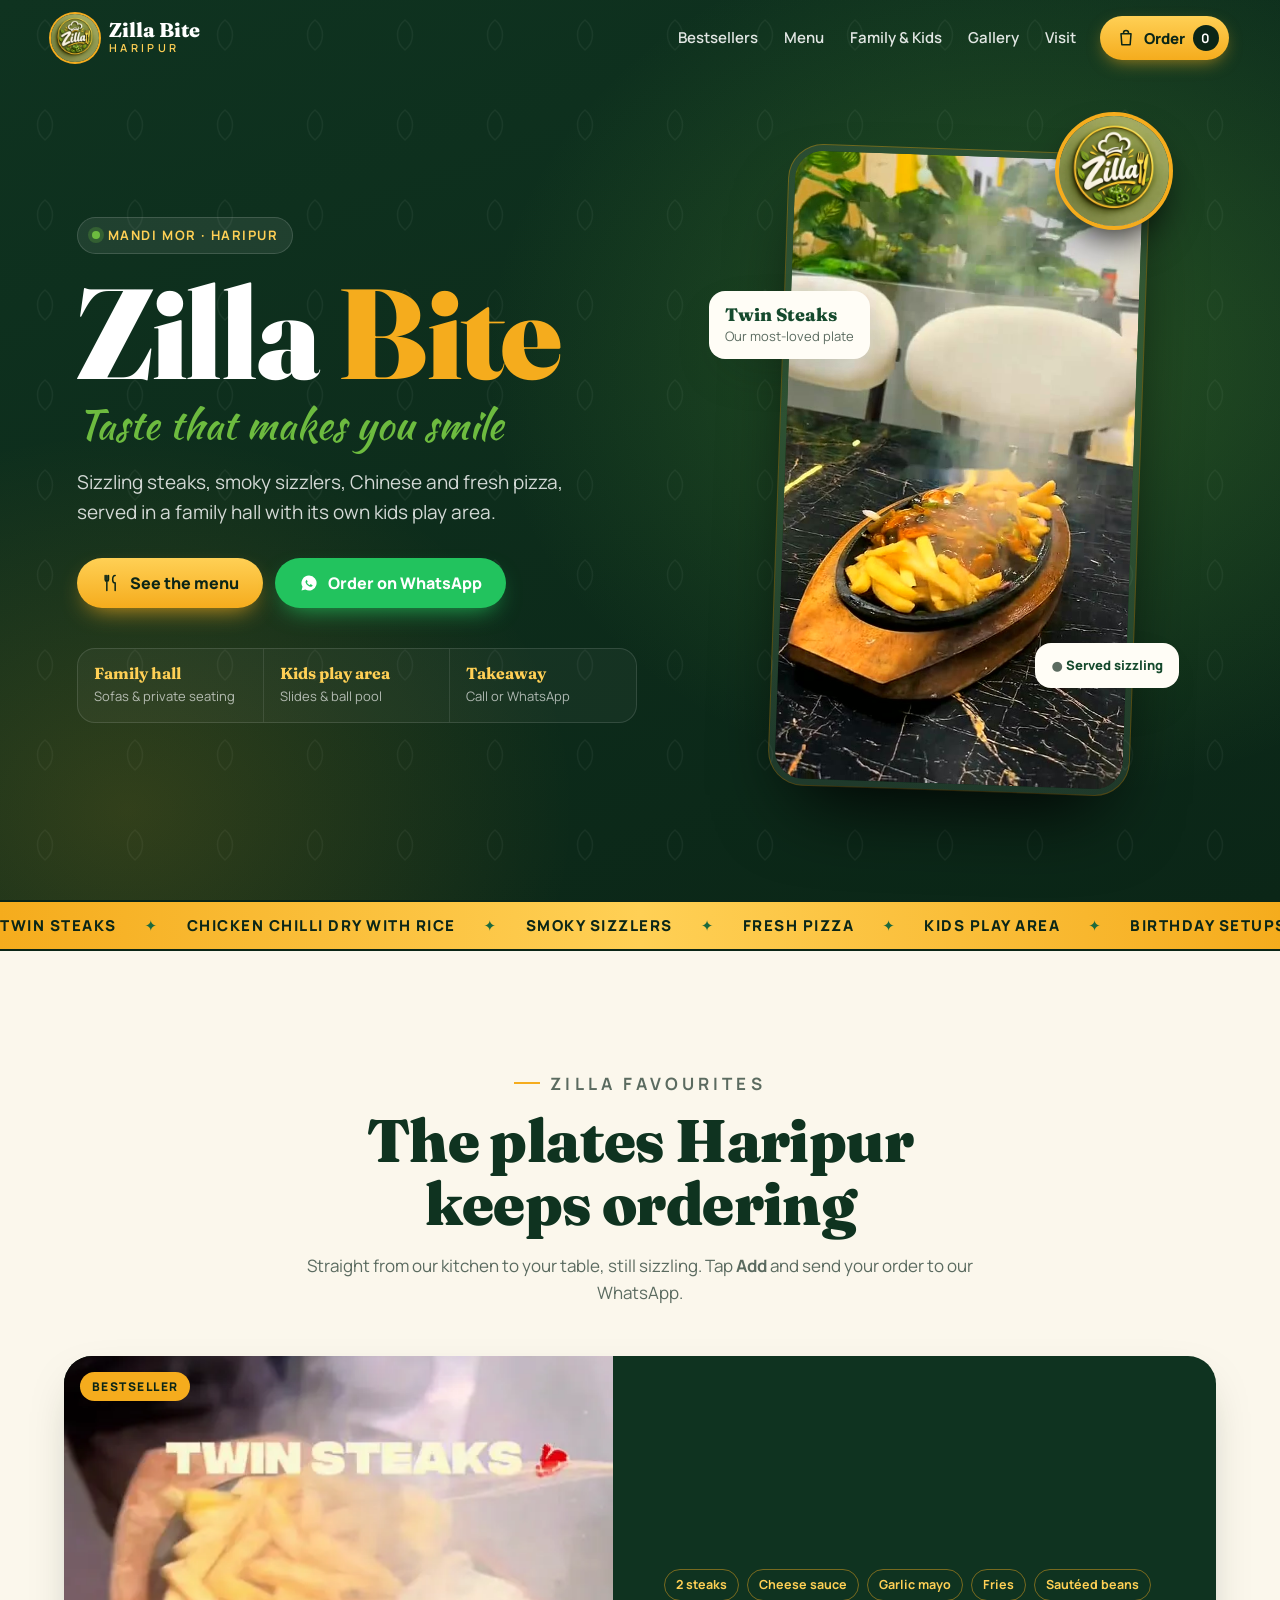
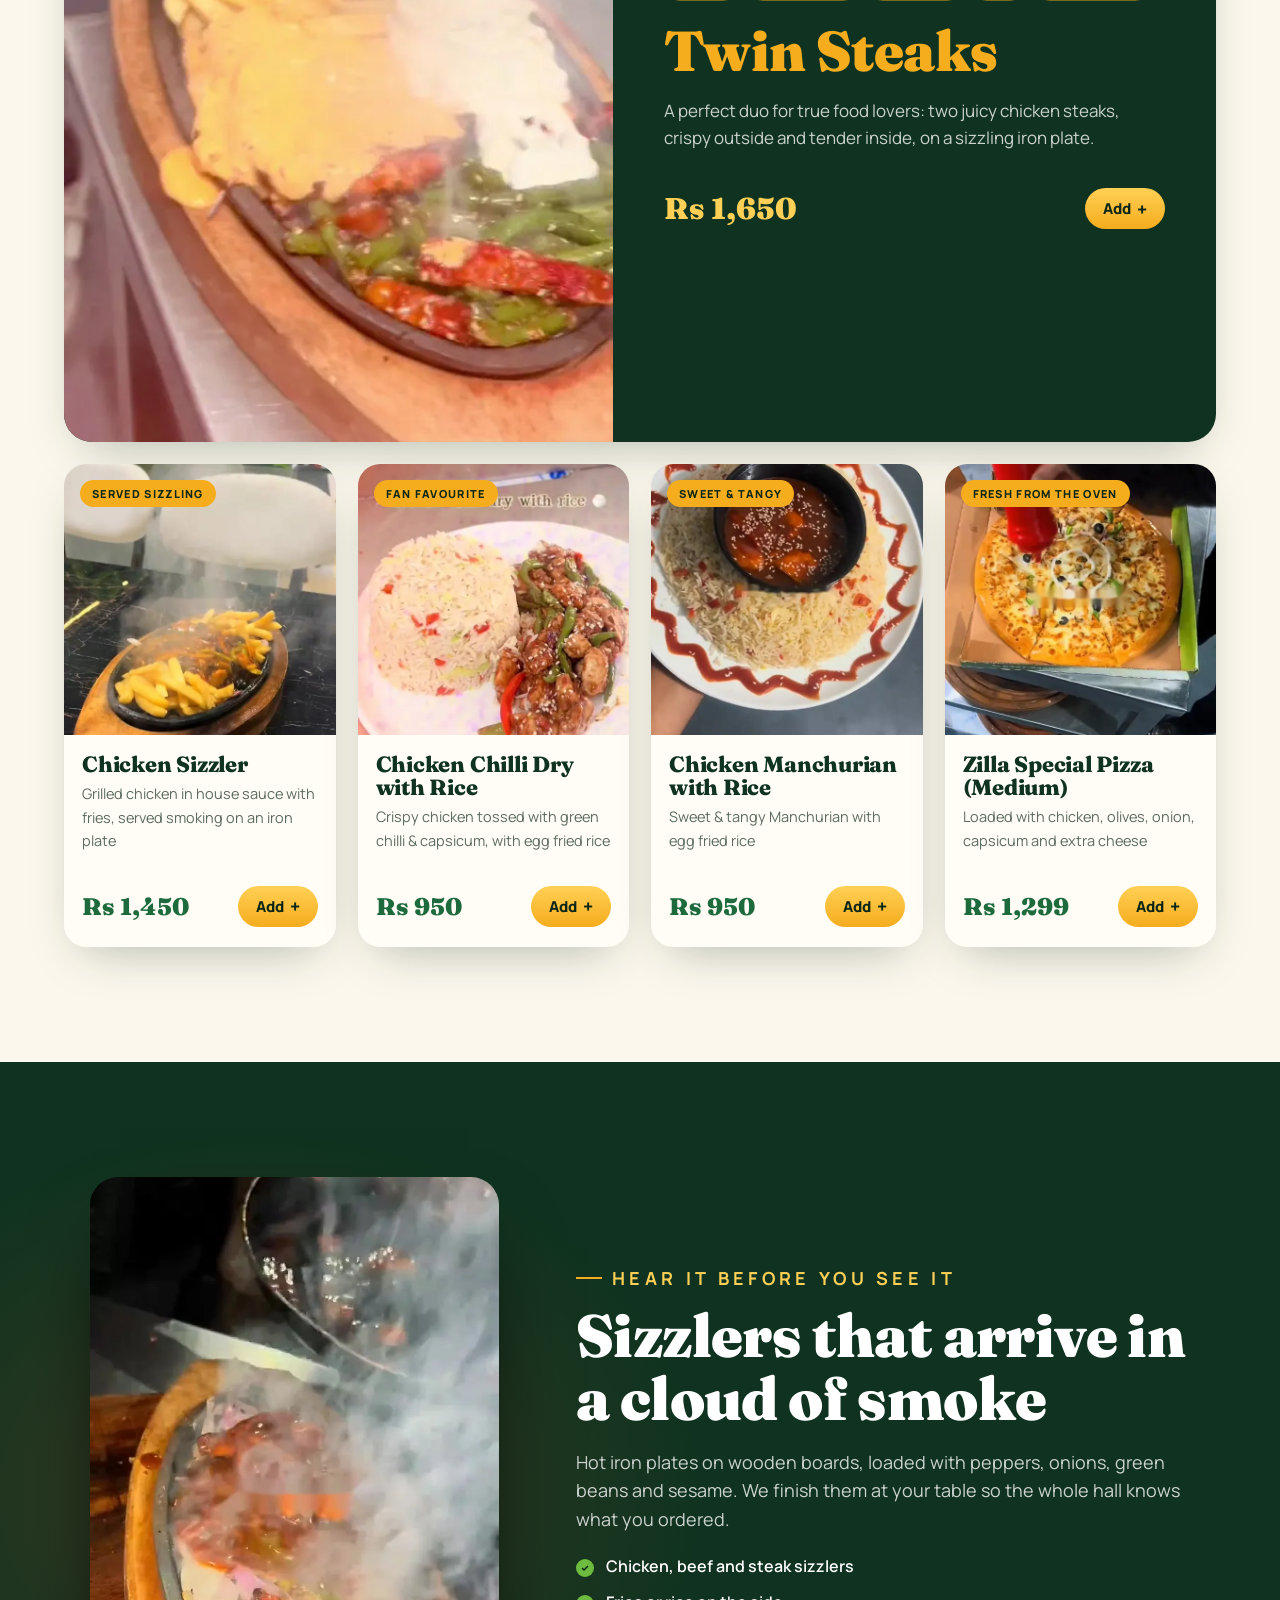
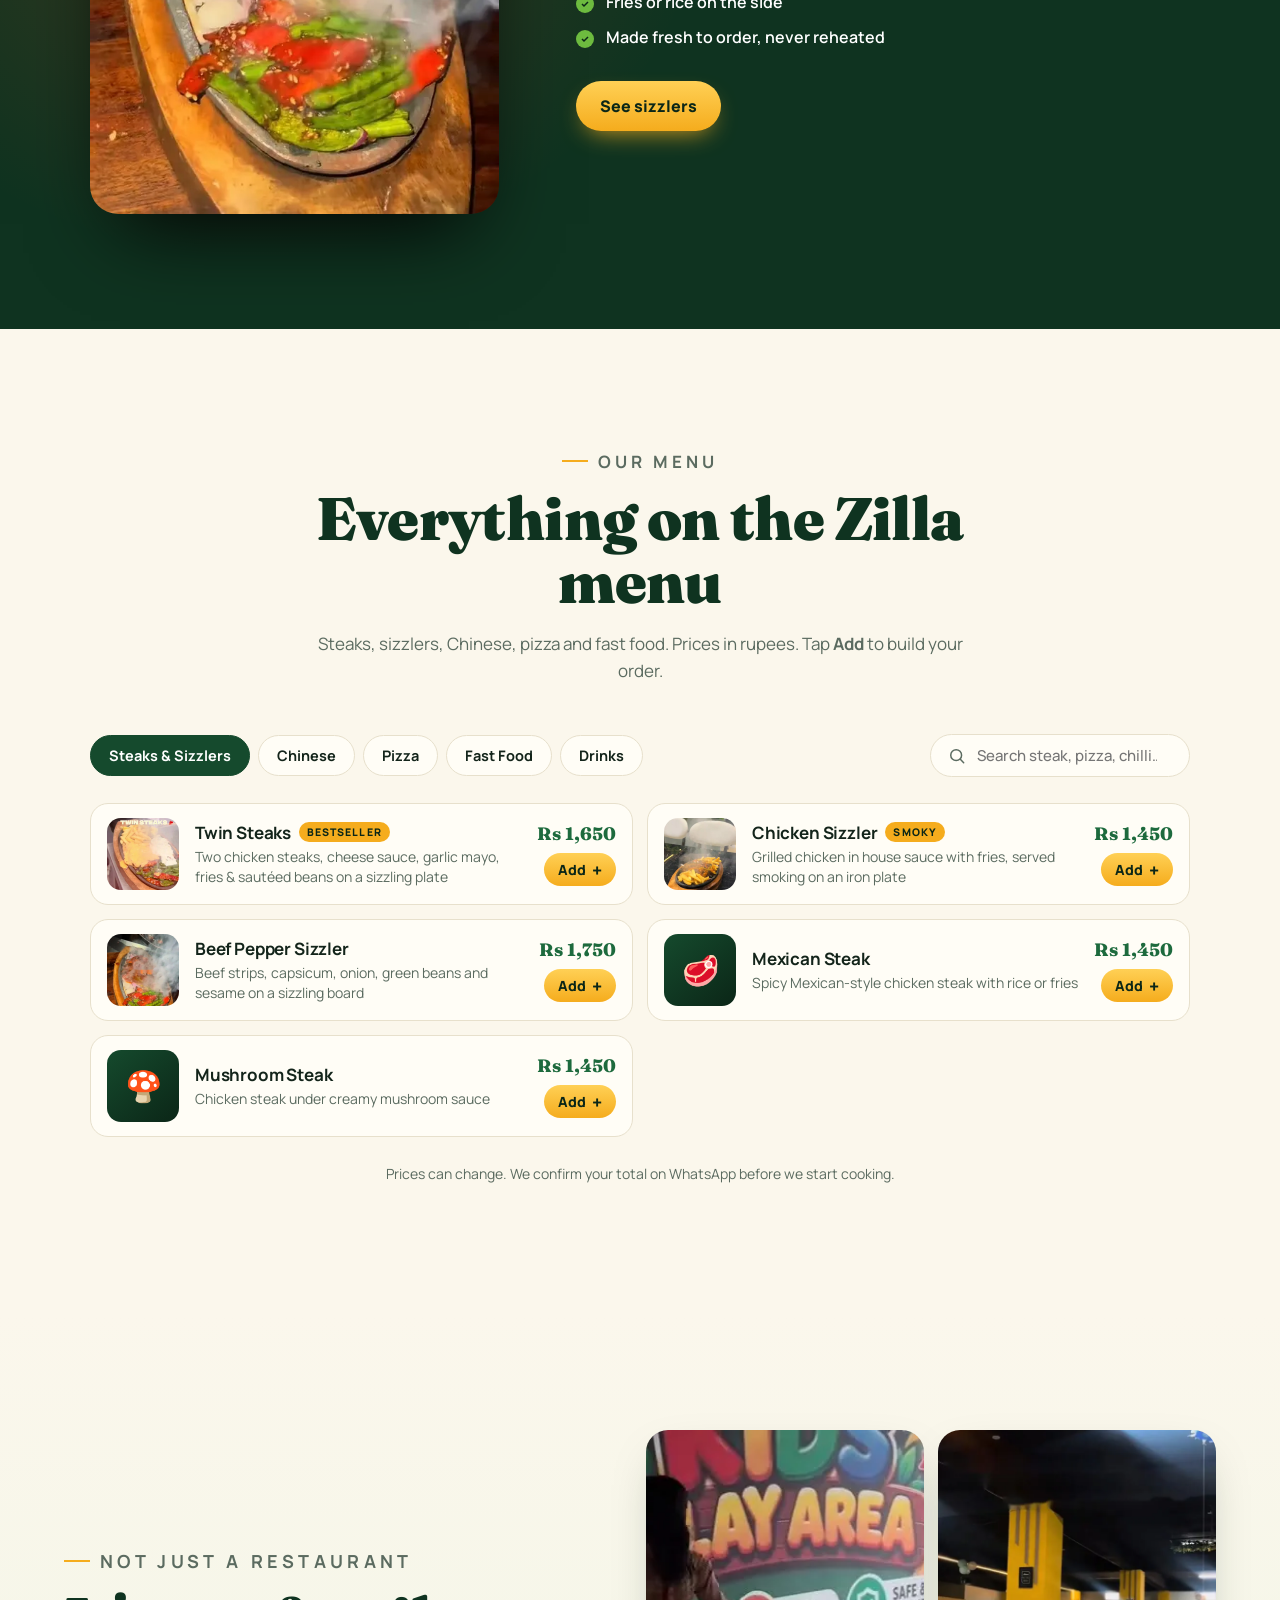
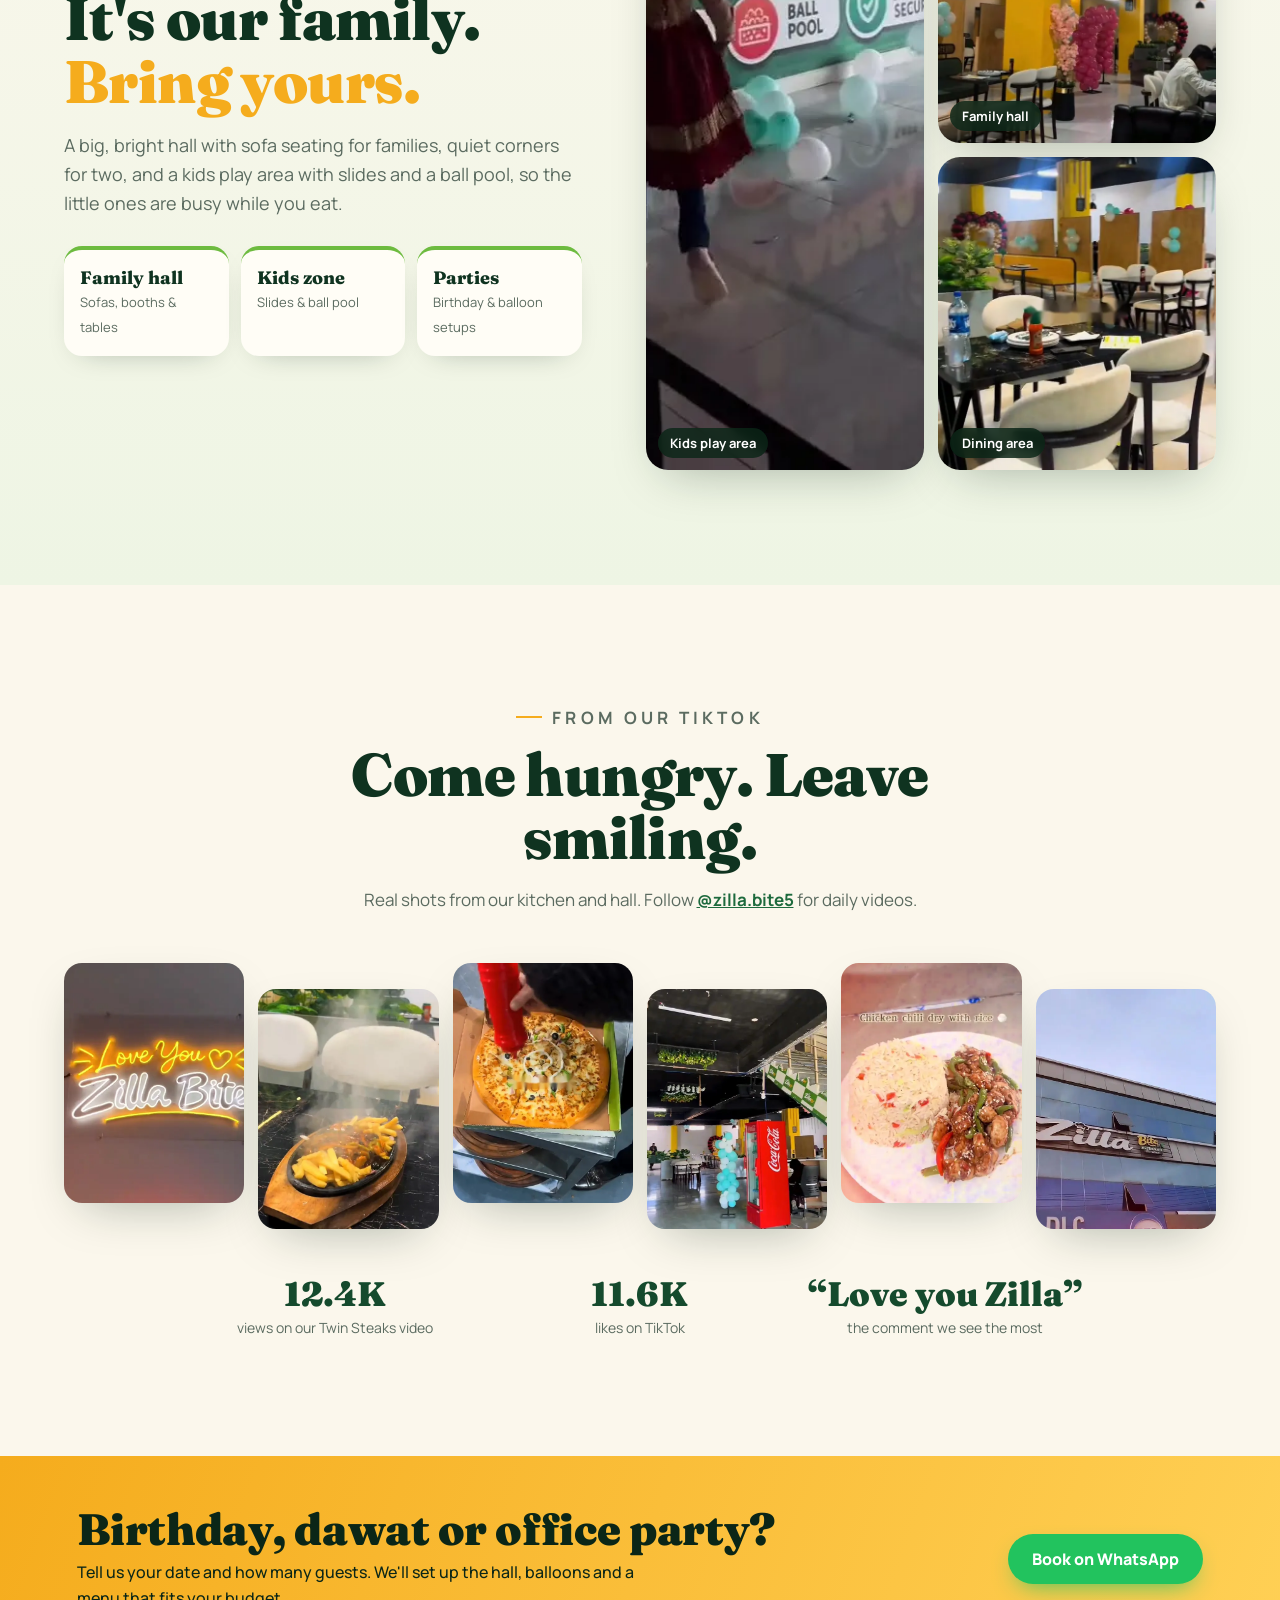
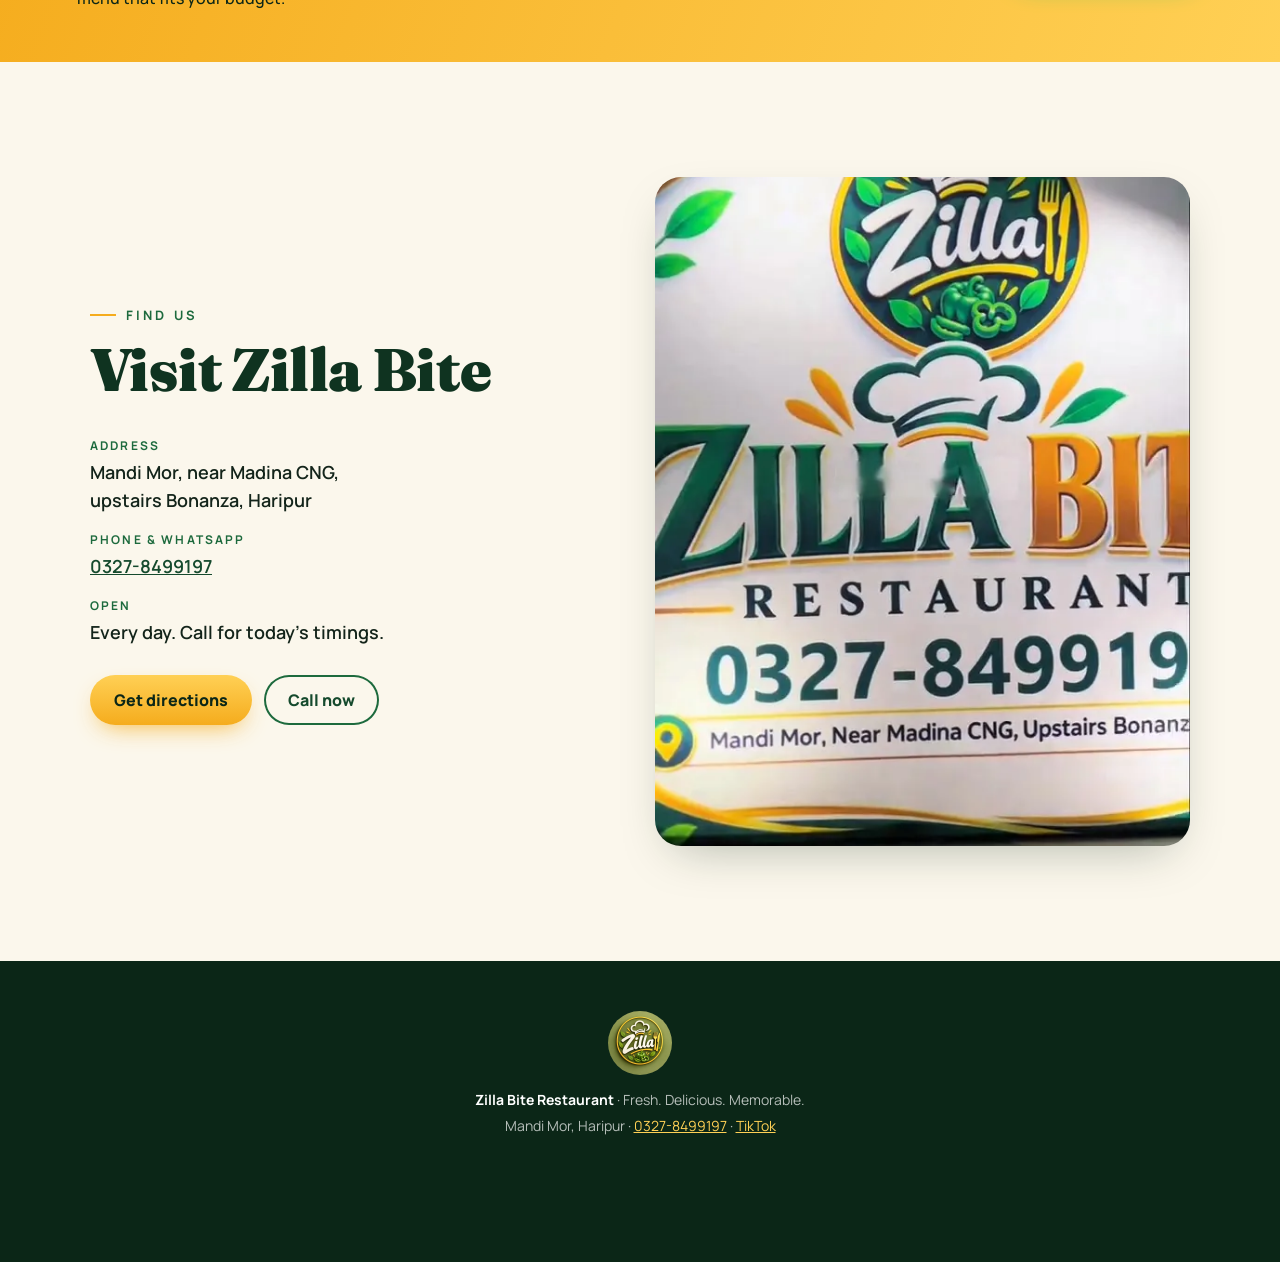
==== commit 92e83cfc: "Zilla Bite: tap-to-add, quantity steppers, fuller checkout Tapping anywhere on a menu row or card ad" ====
--- a/zilla-bite/index.html
+++ b/zilla-bite/index.html
@@ -81,7 +81,7 @@
     <p>Straight from our kitchen to your table, still sizzling. Tap <b>Add</b> and send your order to our WhatsApp.</p>
   </div>
   <div class="sig-grid">
-    <article class="feature">
+    <article class="feature" data-item="twin-steaks">
       <div class="media">
         <video src="video/steak.mp4" poster="img/steakcover.webp" muted loop playsinline preload="none" data-autoplay></video>
         <span class="badge">Bestseller</span>
@@ -90,7 +90,7 @@
         <p class="tags"><span>2 steaks</span><span>Cheese sauce</span><span>Garlic mayo</span><span>Fries</span><span>Sautéed beans</span></p>
         <h3>Twin Steaks</h3>
         <p>A perfect duo for true food lovers: two juicy chicken steaks, crispy outside and tender inside, on a sizzling iron plate.</p>
-        <div class="buy"><b class="price" data-price-of="twin-steaks"></b><button class="add" type="button" data-add="twin-steaks">Add <span>+</span></button></div>
+        <div class="buy"><b class="price" data-price-of="twin-steaks"></b><span class="ctl" data-ctl="twin-steaks"></span></div>
       </div>
     </article>
     <div class="sig-cards" data-sig></div>
@@ -218,14 +218,25 @@
     <header><h2 id="cart-h">Your order</h2><button type="button" class="x" data-close-cart aria-label="Close">×</button></header>
     <div class="lines" data-lines></div>
     <div class="empty" data-empty><img src="img/logo.webp" alt="" width="72" height="72"><p>Your order is empty.<br>Add something tasty from the menu.</p></div>
-    <form class="checkout" data-checkout>
-      <div class="mode" role="radiogroup" aria-label="Order type">
+    <form class="checkout" data-checkout novalidate>
+      <p class="lbl">Order type</p>
+      <div class="seg" role="radiogroup" aria-label="Order type">
         <label><input type="radio" name="mode" value="Dine-in" checked><span>Dine-in</span></label>
         <label><input type="radio" name="mode" value="Takeaway"><span>Takeaway</span></label>
         <label><input type="radio" name="mode" value="Delivery"><span>Delivery</span></label>
       </div>
-      <input name="name" placeholder="Your name" autocomplete="name">
-      <input name="addr" placeholder="Address / table no. / pickup time" autocomplete="street-address">
+      <p class="lbl">Your details</p>
+      <input name="name" placeholder="Your name *" autocomplete="name">
+      <input name="phone" type="tel" inputmode="tel" placeholder="Mobile number * (03XX-XXXXXXX)" autocomplete="tel">
+      <input name="addr" placeholder="Table no. / arrival time (optional)" autocomplete="street-address">
+      <input name="note" placeholder="Note for the kitchen (optional)">
+      <p class="lbl">Payment</p>
+      <div class="seg pay" role="radiogroup" aria-label="Payment method">
+        <label><input type="radio" name="pay" value="Cash" checked><span>Cash</span></label>
+        <label><input type="radio" name="pay" value="EasyPaisa"><span class="ep">EasyPaisa</span></label>
+        <label><input type="radio" name="pay" value="JazzCash"><span class="jc">JazzCash</span></label>
+      </div>
+      <p class="paybox" data-paybox hidden></p>
       <div class="total"><span>Total</span><b data-total>Rs 0</b></div>
       <button class="btn wa block" type="submit">Send order on WhatsApp</button>
     </form>
--- a/zilla-bite/styles.css
+++ b/zilla-bite/styles.css
@@ -196,11 +196,11 @@
 /* drawer */
 .drawer{position:fixed;inset:0;z-index:60}
 .scrim{position:absolute;inset:0;background:rgba(5,18,10,.55);animation:fade .25s}
-.panel{position:absolute;right:0;top:0;bottom:0;width:min(440px,100%);background:var(--paper);display:flex;flex-direction:column;animation:slide .3s cubic-bezier(.2,.8,.2,1)}
-.panel>header{display:flex;align-items:center;justify-content:space-between;padding:20px 22px;border-bottom:1px solid var(--line)}
+.panel{position:absolute;right:0;top:0;bottom:0;width:min(440px,100%);background:var(--paper);display:flex;flex-direction:column;overflow-y:auto;overscroll-behavior:contain;animation:slide .3s cubic-bezier(.2,.8,.2,1)}
+.panel>header{position:sticky;top:0;z-index:2;background:var(--paper);display:flex;align-items:center;justify-content:space-between;padding:20px 22px;border-bottom:1px solid var(--line)}
 .panel h2{font-size:28px;color:var(--g8)}
 .x{border:0;background:var(--cream);width:40px;height:40px;border-radius:50%;font-size:26px;cursor:pointer;line-height:1}
-.lines{flex:1;overflow:auto;padding:8px 22px}
+.lines{flex:none;padding:8px 22px}
 .line{display:flex;align-items:center;gap:12px;padding:14px 0;border-bottom:1px dashed var(--line)}
 .line .n{flex:1;font-weight:700}
 .line .n small{display:block;color:var(--mute);font-weight:500}
@@ -208,13 +208,29 @@
 .qty button{width:30px;height:30px;border-radius:50%;border:0;background:#fff;font:800 17px var(--body);cursor:pointer;color:var(--g7)}
 .empty{flex:1;display:grid;place-content:center;justify-items:center;text-align:center;color:var(--mute);gap:10px}
 .empty img{border-radius:50%;opacity:.9}
-.checkout{padding:18px 22px 24px;border-top:1px solid var(--line);display:grid;gap:10px;background:#fff}
+.checkout{margin-top:auto;padding:18px 22px calc(24px + env(safe-area-inset-bottom));border-top:1px solid var(--line);display:grid;gap:10px;background:#fff}
 .checkout input:not([type=radio]){font:500 15px var(--body);padding:13px 15px;border-radius:14px;border:1px solid var(--line);background:var(--cream)}
-.mode{display:grid;grid-template-columns:repeat(3,1fr);gap:6px}
-.mode input{position:absolute;opacity:0}
-.mode span{display:block;text-align:center;padding:10px;border-radius:12px;border:1px solid var(--line);font-weight:700;font-size:14px;cursor:pointer}
-.mode input:checked+span{background:var(--g7);border-color:var(--g7);color:#fff}
-.mode input:focus-visible+span{outline:2px solid var(--gold)}
+.seg{display:grid;grid-template-columns:repeat(3,1fr);gap:6px}
+.seg label{position:relative}
+.seg input{position:absolute;opacity:0;pointer-events:none}
+.seg span{display:block;text-align:center;padding:10px 4px;border-radius:12px;border:1px solid var(--line);font-weight:700;font-size:14px;cursor:pointer;background:#fff}
+.seg input:checked+span{background:var(--g7);border-color:var(--g7);color:#fff}
+.seg input:focus-visible+span{outline:2px solid var(--gold)}
+.pay .ep{color:#0d8f3f}.pay .jc{color:#c8102e}
+.pay input:checked+.ep{background:#0d8f3f;border-color:#0d8f3f;color:#fff}
+.pay input:checked+.jc{background:#c8102e;border-color:#c8102e;color:#fff}
+.lbl{margin:6px 0 -2px;font:700 11.5px var(--body);letter-spacing:.16em;text-transform:uppercase;color:var(--g6)}
+.paybox{margin:0;padding:12px 14px;border-radius:14px;background:#fff8e1;border:1px dashed var(--gold);font-size:14px;line-height:1.5}
+.paybox strong{font-size:16px;color:var(--g8)}
+[data-item]{cursor:pointer}
+.item:active,.card:active{transform:scale(.985)}
+.ctl{display:inline-flex}
+.step{display:inline-flex;align-items:center;gap:4px;background:var(--g7);color:#fff;border-radius:99px;padding:4px;box-shadow:0 6px 16px -8px rgba(21,74,45,.8)}
+.step b,.item .r .step b{min-width:24px;text-align:center;font:800 16px var(--body);color:inherit}
+.step button{width:32px;height:32px;border-radius:50%;border:0;background:rgba(255,255,255,.14);color:#fff;font:800 18px/1 var(--body);cursor:pointer}
+.step button:active{background:var(--gold);color:var(--g9)}
+.feature .step{background:var(--gold);color:var(--g9)}
+.feature .step button{background:rgba(11,38,23,.12);color:var(--g9)}
 .total{display:flex;justify-content:space-between;align-items:center;font-weight:700;padding:4px 2px}
 .total b{font:900 26px var(--head);color:var(--g7)}
 @keyframes fade{from{opacity:0}}
@@ -233,19 +249,18 @@
 }
 @media (max-width:860px){
   .links,.site .cart-btn{display:none}
-  .hero{grid-template-columns:1fr;text-align:center;padding-top:96px;gap:34px}
-  .hero-text{margin:0 auto}
-  .lede{margin-inline:auto}
-  .cta{justify-content:center}
-  .perks{margin-inline:auto}
-  .hero{align-content:end;padding-bottom:110px}
+  .hero{display:block;height:100svh;min-height:600px;padding:0;text-align:center}
   .hero-media{position:absolute;inset:0;z-index:0}
-  .hero-media::after{content:"";position:absolute;inset:0;background:linear-gradient(180deg,rgba(11,38,23,.6) 0%,rgba(11,38,23,.45) 22%,rgba(11,38,23,.82) 50%,var(--g9) 100%)}
+  .hero-media::after{content:"";position:absolute;inset:0;background:linear-gradient(180deg,rgba(11,38,23,.85) 0%,rgba(11,38,23,.35) 20%,transparent 32%,transparent 56%,rgba(11,38,23,.75) 74%,var(--g9) 96%)}
   .phone{width:100%;height:100%;aspect-ratio:auto;border:0;border-radius:0;box-shadow:none;transform:none}
-  .float,.hero-logo{display:none}
-  .hero h1{text-shadow:0 6px 30px rgba(0,0,0,.5)}
-  .chip{background:rgba(11,38,23,.6);backdrop-filter:blur(6px)}
-  .perks{background:rgba(11,38,23,.55);backdrop-filter:blur(6px)}
+  .float,.hero-logo,.chip,.lede,.perks{display:none}
+  .hero-text{height:100%;max-width:none;display:flex;flex-direction:column;align-items:center;padding:88px 16px calc(108px + env(safe-area-inset-bottom))}
+  .hero h1{font-size:clamp(56px,17vw,80px);text-shadow:0 6px 30px rgba(0,0,0,.55)}
+  .script{margin:auto 0 18px;font-size:clamp(24px,7vw,30px);color:#9be06a;text-shadow:0 2px 14px rgba(0,0,0,.7)}
+  .cta{flex-wrap:nowrap;width:100%;gap:10px}
+  .cta .btn{flex:1;min-width:0;padding:14px 6px;gap:6px;font-size:clamp(13px,3.9vw,15.5px);white-space:nowrap}
+  .cta .btn svg{width:18px;height:18px}
+  .site:not(.solid) .brand span{display:none}
   .feature{grid-template-columns:1fr}
   .feature .media{aspect-ratio:1}
   .split,.fam-grid,.visit{grid-template-columns:1fr}
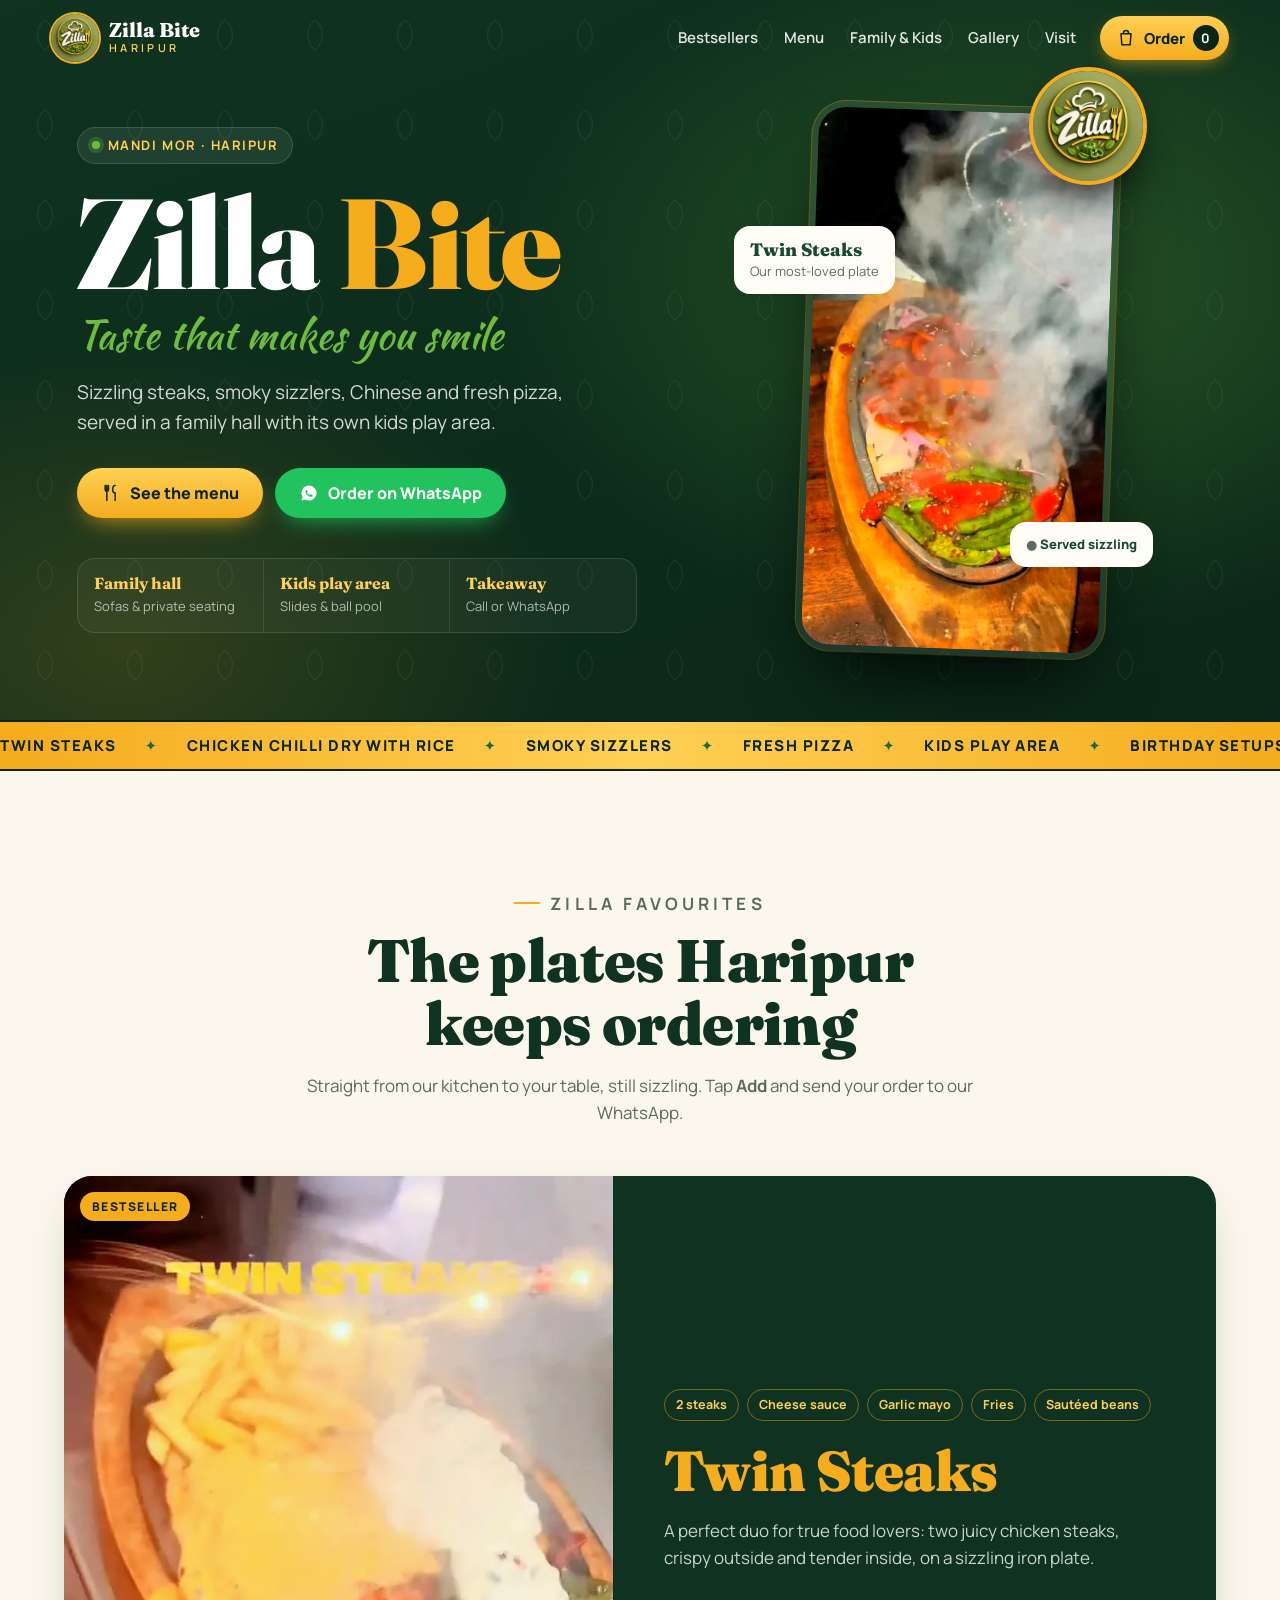
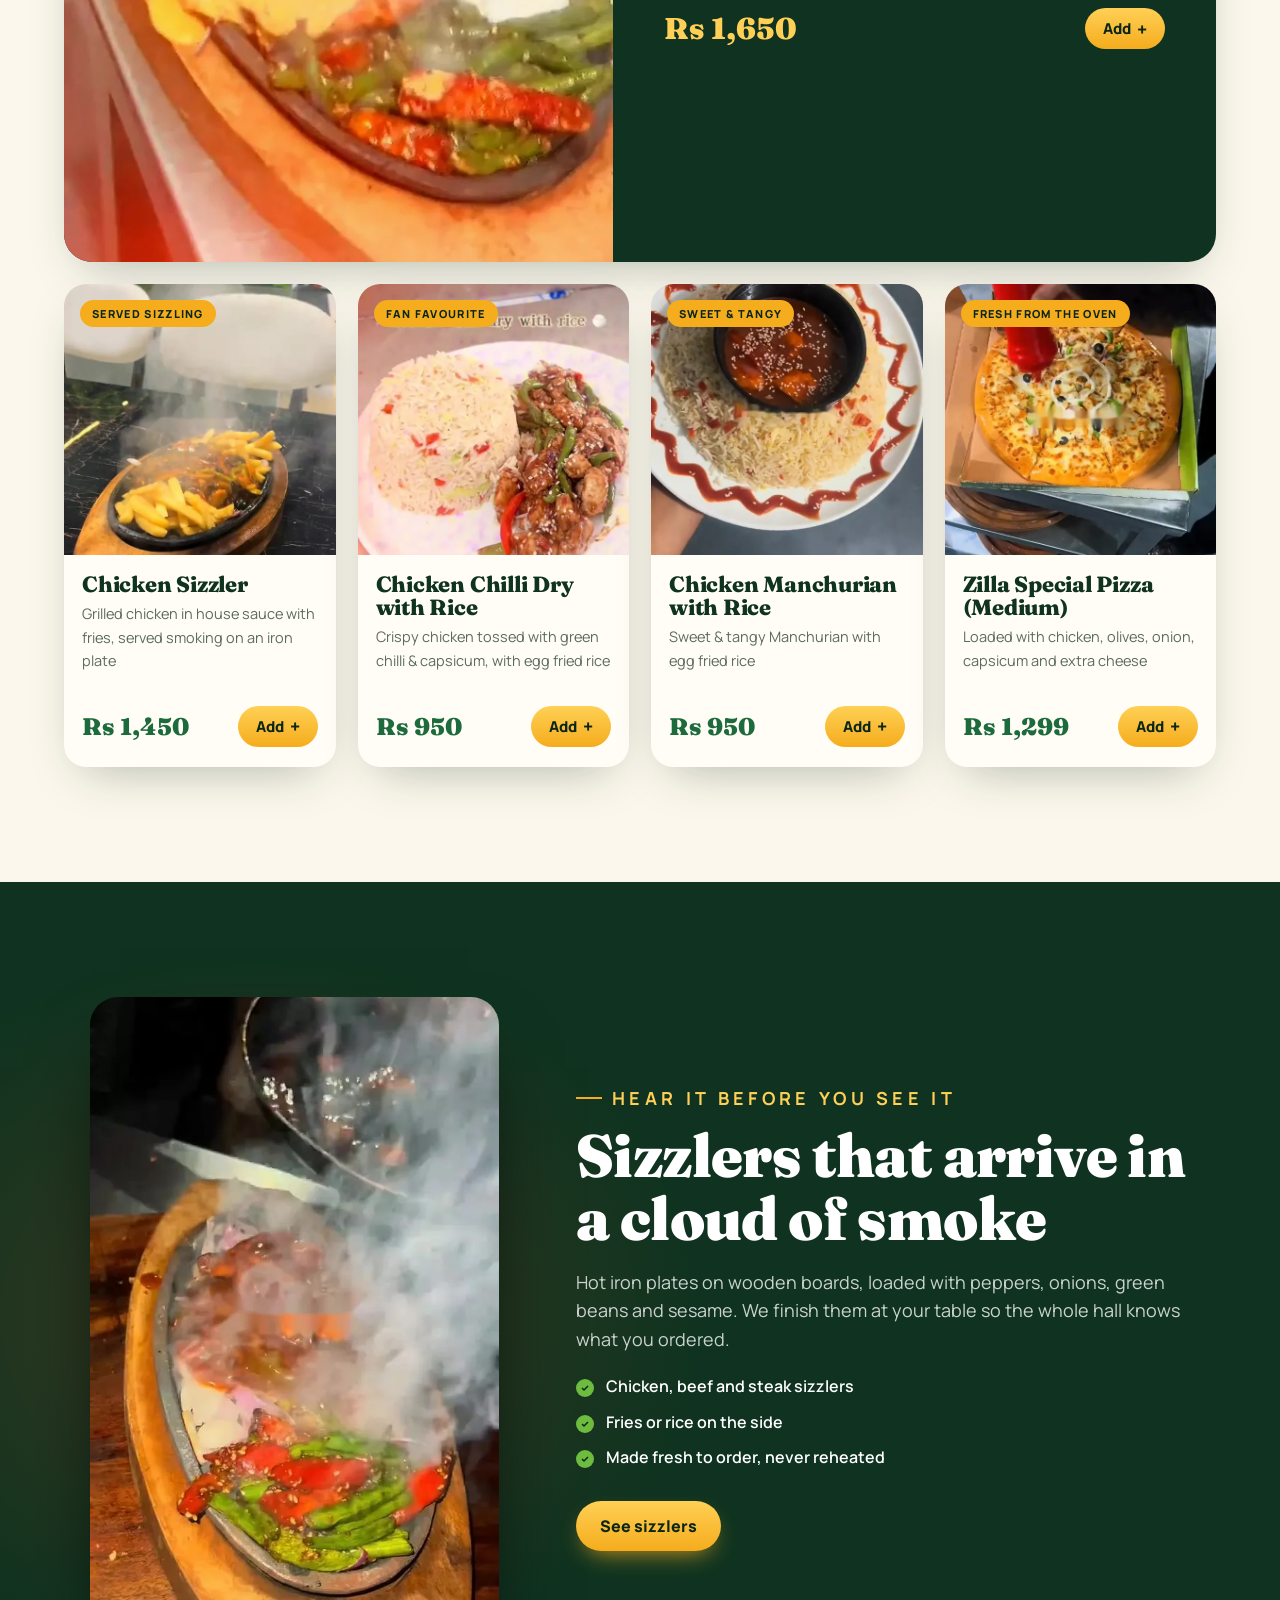
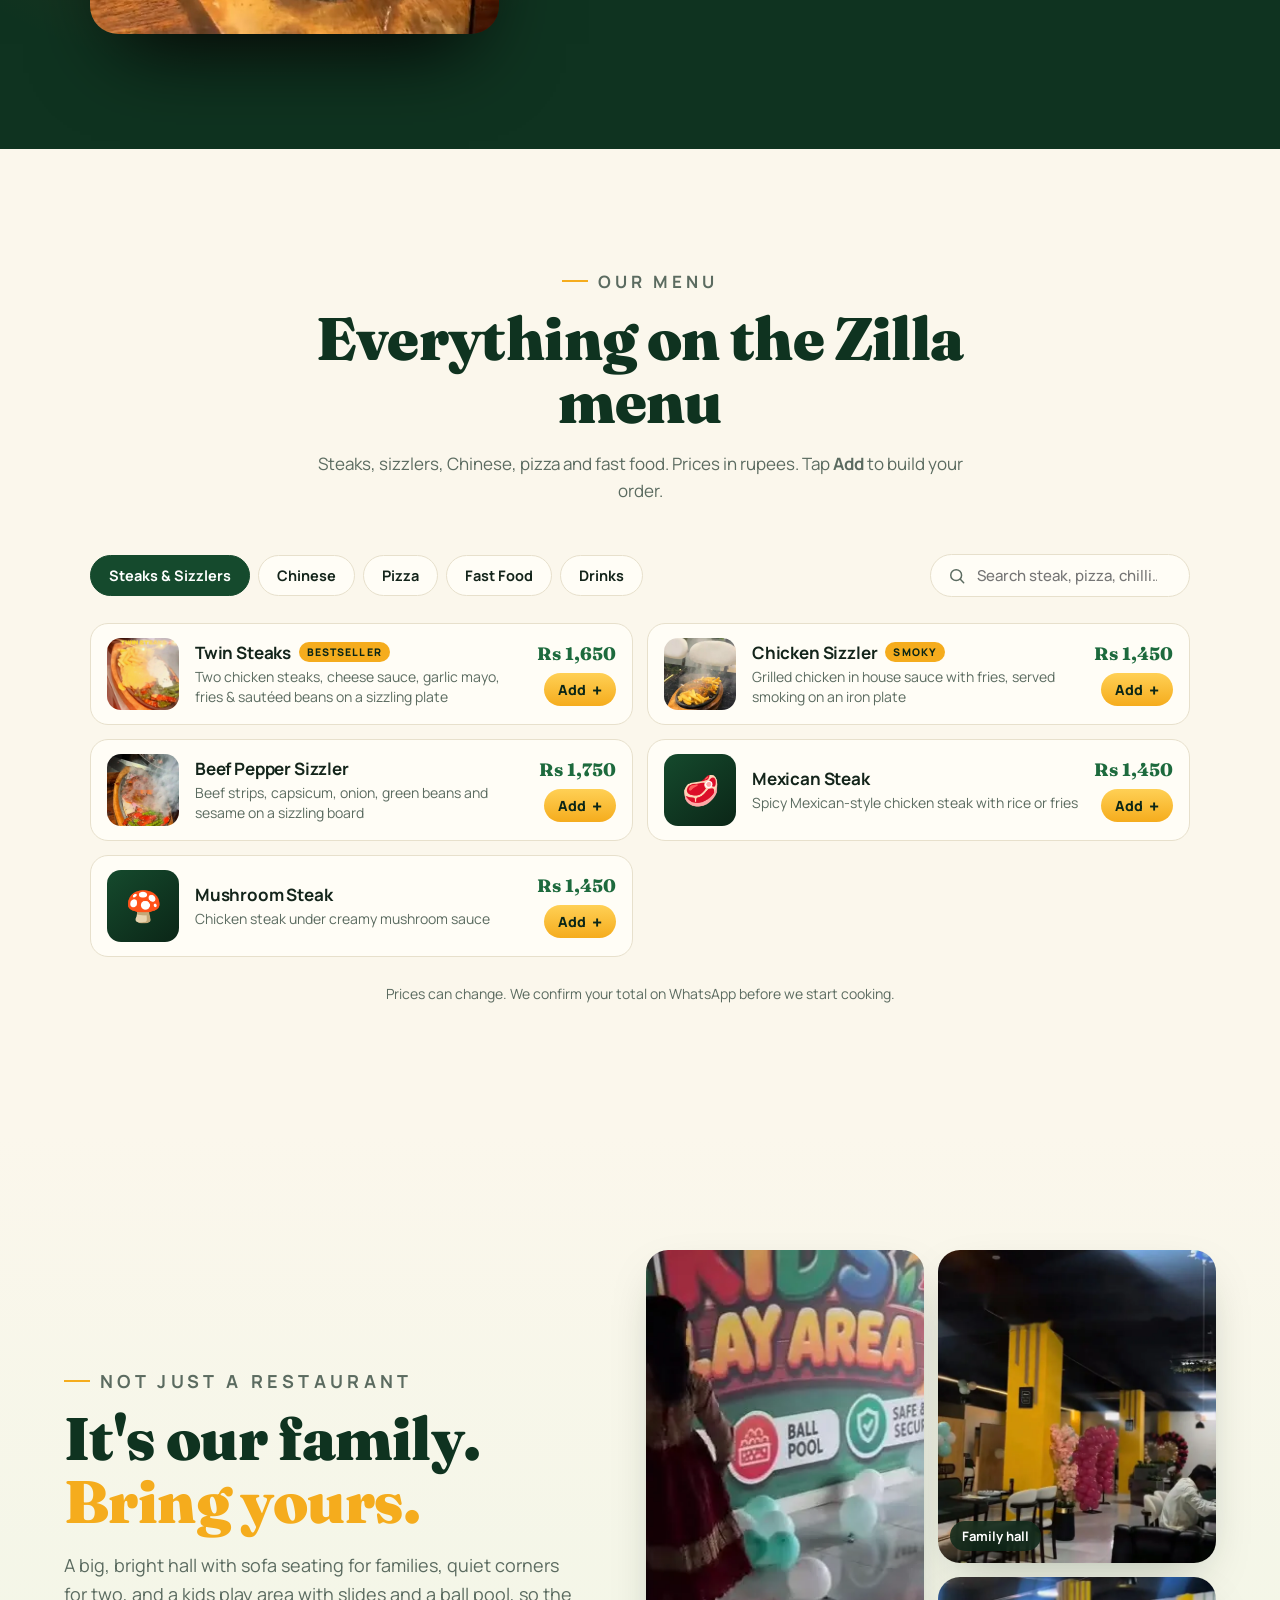
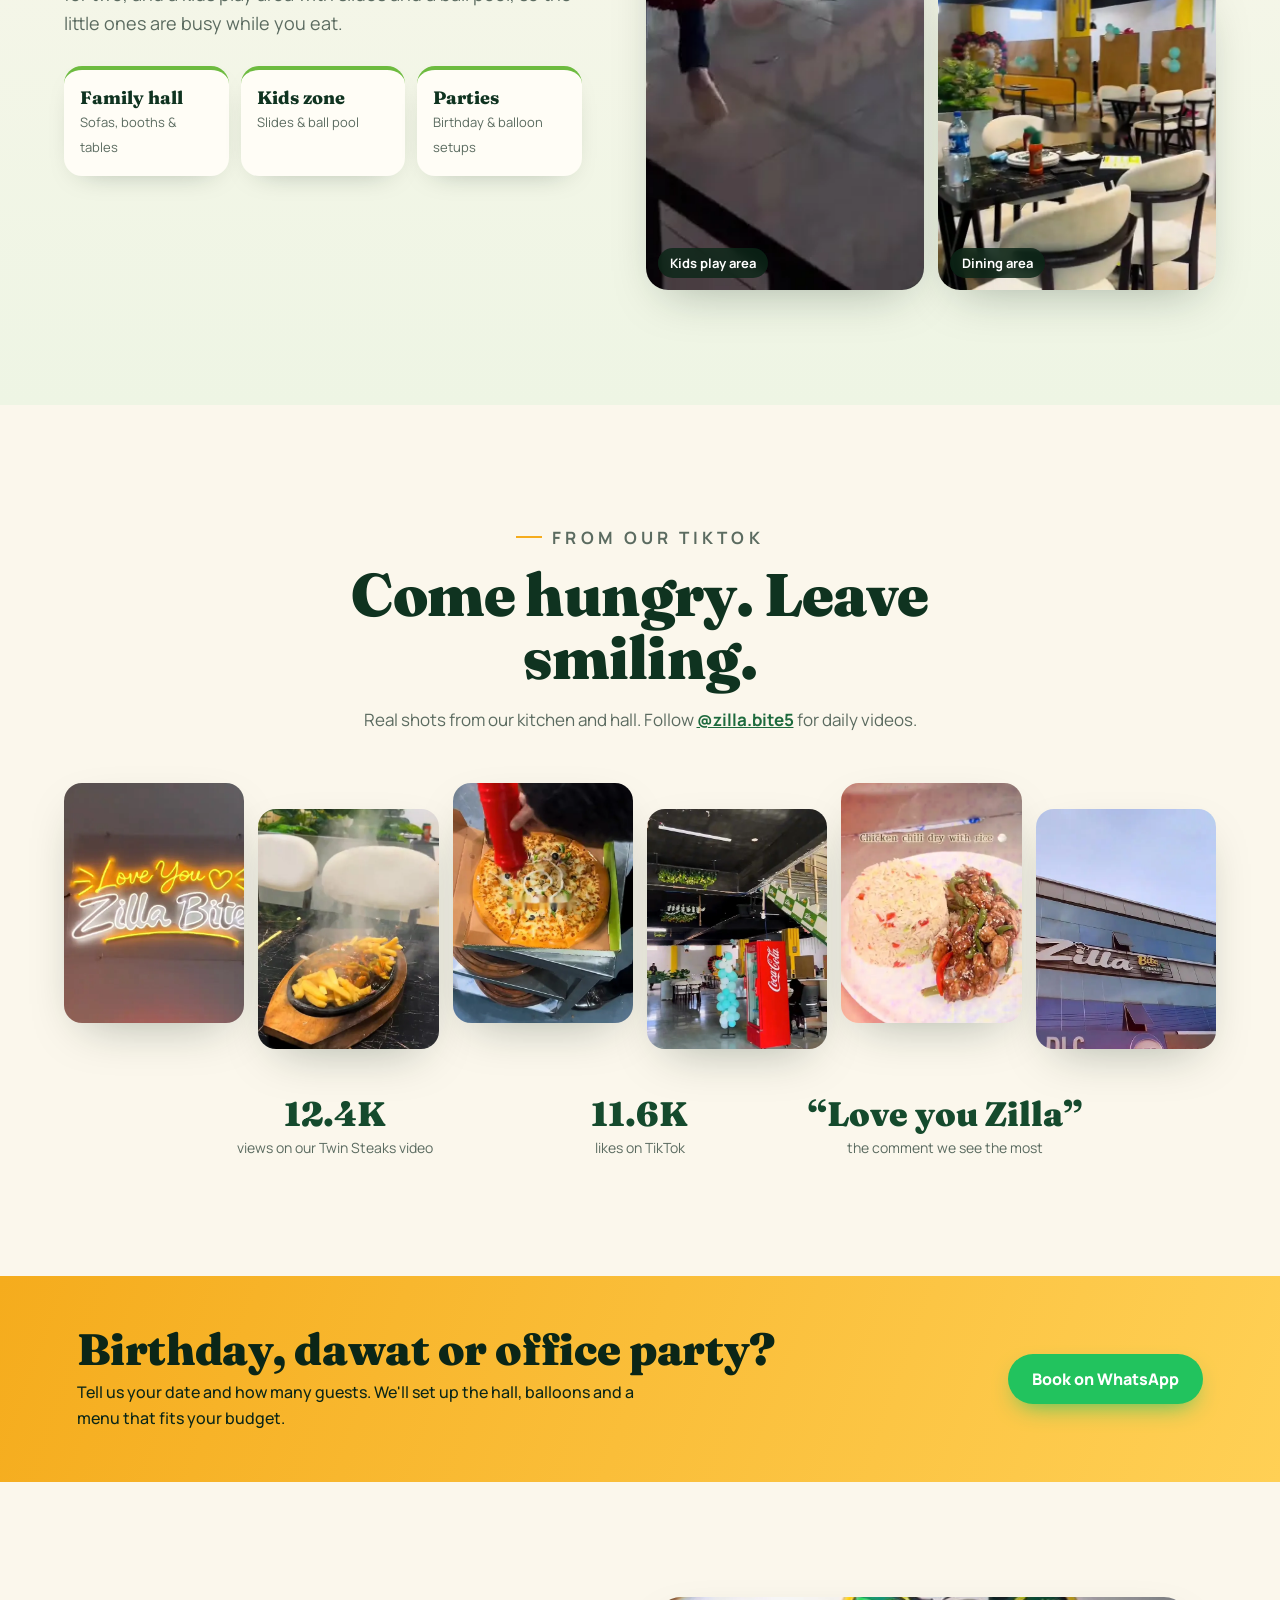
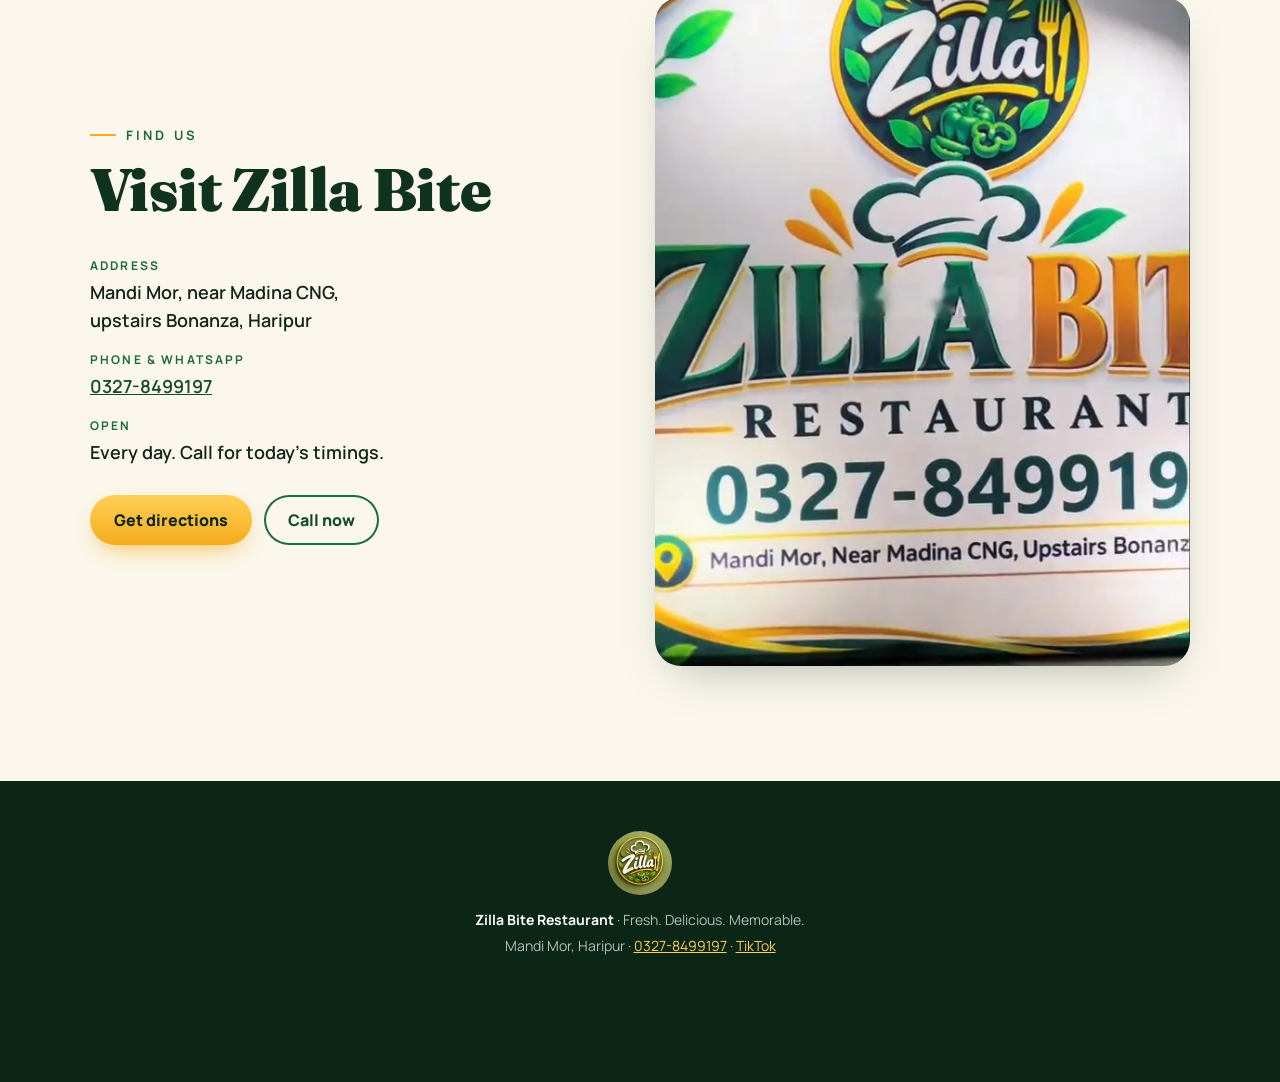
==== commit c5792b44: "Zilla Bite: iPhone and cross-browser fixes - Tapping a dish card now adds it on iPhone: Safari only " ====
--- a/zilla-bite/index.html
+++ b/zilla-bite/index.html
@@ -6,9 +6,20 @@
 <title>Zilla Bite Restaurant · Haripur | Steaks, Sizzlers, Chinese &amp; Pizza</title>
 <meta name="description" content="Zilla Bite Restaurant, Mandi Mor, Haripur. Sizzling steaks, Chinese, pizza, a family hall and a kids play area. Order on WhatsApp 0327-8499197.">
 <meta name="theme-color" content="#0d2e1c">
+<meta property="og:type" content="website">
+<meta property="og:site_name" content="Zilla Bite">
 <meta property="og:title" content="Zilla Bite Restaurant · Haripur">
-<meta property="og:description" content="Taste that makes you smile. Steaks, sizzlers, Chinese and pizza at Mandi Mor, Haripur.">
-<meta property="og:image" content="img/steakcover.webp">
+<meta property="og:description" content="Taste that makes you smile. Sizzling steaks, Chinese and pizza at Mandi Mor, Haripur. Family hall, kids play area, order on WhatsApp.">
+<meta property="og:url" content="https://zilla-bite.pages.dev/">
+<meta property="og:image" content="https://zilla-bite.pages.dev/share.jpg?v=1">
+<meta property="og:image:secure_url" content="https://zilla-bite.pages.dev/share.jpg?v=1">
+<meta property="og:image:type" content="image/jpeg">
+<meta property="og:image:width" content="1200">
+<meta property="og:image:height" content="630">
+<meta property="og:image:alt" content="Zilla Bite logo with sizzlers and chicken chilli dry">
+<meta name="twitter:card" content="summary_large_image">
+<link rel="canonical" href="https://zilla-bite.pages.dev/">
+<link rel="apple-touch-icon" href="img/icon.png">
 <link rel="icon" href="img/icon.png">
 <link rel="preconnect" href="https://fonts.googleapis.com">
 <link rel="preconnect" href="https://fonts.gstatic.com" crossorigin>
@@ -238,6 +249,7 @@
       </div>
       <p class="paybox" data-paybox hidden></p>
       <div class="total"><span>Total</span><b data-total>Rs 0</b></div>
+      <p class="form-err" data-form-err role="alert" hidden></p>
       <button class="btn wa block" type="submit">Send order on WhatsApp</button>
     </form>
   </aside>
--- a/zilla-bite/styles.css
+++ b/zilla-bite/styles.css
@@ -16,7 +16,7 @@
 
 /* header */
 .site{position:fixed;inset:0 0 auto;z-index:40;display:flex;align-items:center;gap:24px;padding:14px clamp(16px,4vw,56px);transition:background .3s,box-shadow .3s}
-.site.solid{background:rgba(11,38,23,.92);backdrop-filter:blur(10px);box-shadow:0 8px 30px -12px rgba(0,0,0,.4)}
+.site.solid{background:rgba(11,38,23,.92);-webkit-backdrop-filter:blur(10px);backdrop-filter:blur(10px);box-shadow:0 8px 30px -12px rgba(0,0,0,.4)}
 .brand{display:flex;align-items:center;gap:10px;text-decoration:none;color:#fff}
 .brand img{border-radius:50%;box-shadow:0 0 0 2px var(--gold)}
 .brand b{display:block;font:800 20px/1 var(--head)}
@@ -38,7 +38,7 @@
 .btn.block{width:100%}
 
 /* hero */
-.hero{position:relative;min-height:100svh;display:grid;grid-template-columns:1.1fr .9fr;align-items:center;gap:40px;padding:110px clamp(16px,6vw,96px) 70px;color:#fff;overflow:hidden;background:var(--g9)}
+.hero{position:relative;min-height:min(100vh,max(80vh,680px));min-height:min(100svh,max(80svh,680px));display:grid;grid-template-columns:1.1fr .9fr;align-items:center;gap:40px;padding:100px clamp(16px,6vw,96px) 60px;color:#fff;overflow:hidden;background:var(--g9)}
 .hero-bg{position:absolute;inset:0;z-index:0;background:
   radial-gradient(60% 70% at 80% 40%,rgba(109,187,63,.28),transparent 70%),
   radial-gradient(50% 60% at 10% 90%,rgba(245,172,29,.16),transparent 70%),
@@ -58,7 +58,7 @@
 .perks b{display:block;font:700 16px var(--head);color:var(--gold2)}
 .perks span{font-size:13px;color:rgba(255,255,255,.65)}
 .hero-media{position:relative;z-index:1;justify-self:center}
-.phone{width:min(360px,80vw);aspect-ratio:9/16;border-radius:34px;overflow:hidden;border:6px solid rgba(255,255,255,.08);box-shadow:0 40px 80px -30px #000,0 0 0 1px rgba(245,172,29,.4);transform:rotate(2deg)}
+.phone{width:clamp(240px,calc((min(100vh,max(80vh,680px)) - 170px) * .5625),360px);width:clamp(240px,calc((min(100svh,max(80svh,680px)) - 170px) * .5625),360px);aspect-ratio:9/16;border-radius:34px;overflow:hidden;border:6px solid rgba(255,255,255,.08);box-shadow:0 40px 80px -30px #000,0 0 0 1px rgba(245,172,29,.4);transform:rotate(2deg)}
 .phone video{width:100%;height:100%;object-fit:cover}
 .float{position:absolute;background:var(--paper);color:var(--ink);border-radius:16px;padding:12px 16px;box-shadow:var(--shadow);font-size:13px;animation:bob 5s ease-in-out infinite}
 .float b{display:block;font:800 18px var(--head);color:var(--g7)}
@@ -160,7 +160,7 @@
 .fam-media figure{margin:0;position:relative;border-radius:22px;overflow:hidden;box-shadow:var(--shadow)}
 .fam-media .tall{grid-row:span 2}
 .fam-media img,.fam-media video{width:100%;height:100%;object-fit:cover}
-figcaption{position:absolute;left:12px;bottom:12px;background:rgba(11,38,23,.8);color:#fff;font:700 13px var(--body);padding:6px 12px;border-radius:99px;backdrop-filter:blur(6px)}
+figcaption{position:absolute;left:12px;bottom:12px;background:rgba(11,38,23,.8);color:#fff;font:700 13px var(--body);padding:6px 12px;border-radius:99px;-webkit-backdrop-filter:blur(6px);backdrop-filter:blur(6px)}
 
 /* gallery */
 .gallery{max-width:1200px;margin:0 auto;display:grid;grid-template-columns:repeat(6,1fr);gap:14px}
@@ -249,12 +249,12 @@
 }
 @media (max-width:860px){
   .links,.site .cart-btn{display:none}
-  .hero{display:block;height:100svh;min-height:600px;padding:0;text-align:center}
-  .hero-media{position:absolute;inset:0;z-index:0}
+  .hero{display:block;height:80vh;height:80svh;min-height:540px;padding:0;text-align:center}
+  .hero-media{position:absolute;inset:0;z-index:0;justify-self:stretch;align-self:stretch;width:auto}
   .hero-media::after{content:"";position:absolute;inset:0;background:linear-gradient(180deg,rgba(11,38,23,.85) 0%,rgba(11,38,23,.35) 20%,transparent 32%,transparent 56%,rgba(11,38,23,.75) 74%,var(--g9) 96%)}
   .phone{width:100%;height:100%;aspect-ratio:auto;border:0;border-radius:0;box-shadow:none;transform:none}
   .float,.hero-logo,.chip,.lede,.perks{display:none}
-  .hero-text{height:100%;max-width:none;display:flex;flex-direction:column;align-items:center;padding:88px 16px calc(108px + env(safe-area-inset-bottom))}
+  .hero-text{height:100%;max-width:none;display:flex;flex-direction:column;align-items:center;padding:84px 16px 26px}
   .hero h1{font-size:clamp(56px,17vw,80px);text-shadow:0 6px 30px rgba(0,0,0,.55)}
   .script{margin:auto 0 18px;font-size:clamp(24px,7vw,30px);color:#9be06a;text-shadow:0 2px 14px rgba(0,0,0,.7)}
   .cta{flex-wrap:nowrap;width:100%;gap:10px}
@@ -265,7 +265,7 @@
   .feature .media{aspect-ratio:1}
   .split,.fam-grid,.visit{grid-template-columns:1fr}
   .sz-media{max-width:380px;margin:0 auto;aspect-ratio:4/5}
-  .dock{display:flex;position:fixed;left:12px;right:12px;bottom:calc(12px + env(safe-area-inset-bottom));z-index:50;background:rgba(11,38,23,.95);backdrop-filter:blur(12px);border-radius:24px;padding:8px;gap:4px;box-shadow:0 20px 40px -10px rgba(0,0,0,.5)}
+  .dock{display:flex;position:fixed;left:12px;right:12px;bottom:calc(12px + env(safe-area-inset-bottom));z-index:50;background:rgba(11,38,23,.95);-webkit-backdrop-filter:blur(12px);backdrop-filter:blur(12px);border-radius:24px;padding:8px;gap:4px;box-shadow:0 20px 40px -10px rgba(0,0,0,.5)}
   .dock a,.dock button{flex:1;display:flex;flex-direction:column;align-items:center;gap:2px;color:#fff;text-decoration:none;font:700 12px var(--body);border:0;background:none;padding:6px 0;cursor:pointer}
   .dock .dock-order{flex:1.6;flex-direction:row;justify-content:center;gap:8px;background:linear-gradient(180deg,var(--gold2),var(--gold));color:var(--g9);border-radius:18px;font-size:15px}
   .toast{bottom:100px}
@@ -294,3 +294,7 @@
   *{animation:none!important;transition:none!important}
   .reveal{opacity:1;transform:none}
 }
+
+/* Form errors shown on the page (iPhone Safari often shows no validation bubble) */
+.form-err{color:#b3261e;font-weight:700;font-size:14px;margin:2px 0 10px}
+.checkout .bad{border-color:#b3261e!important;box-shadow:0 0 0 3px rgba(179,38,30,.15)}
